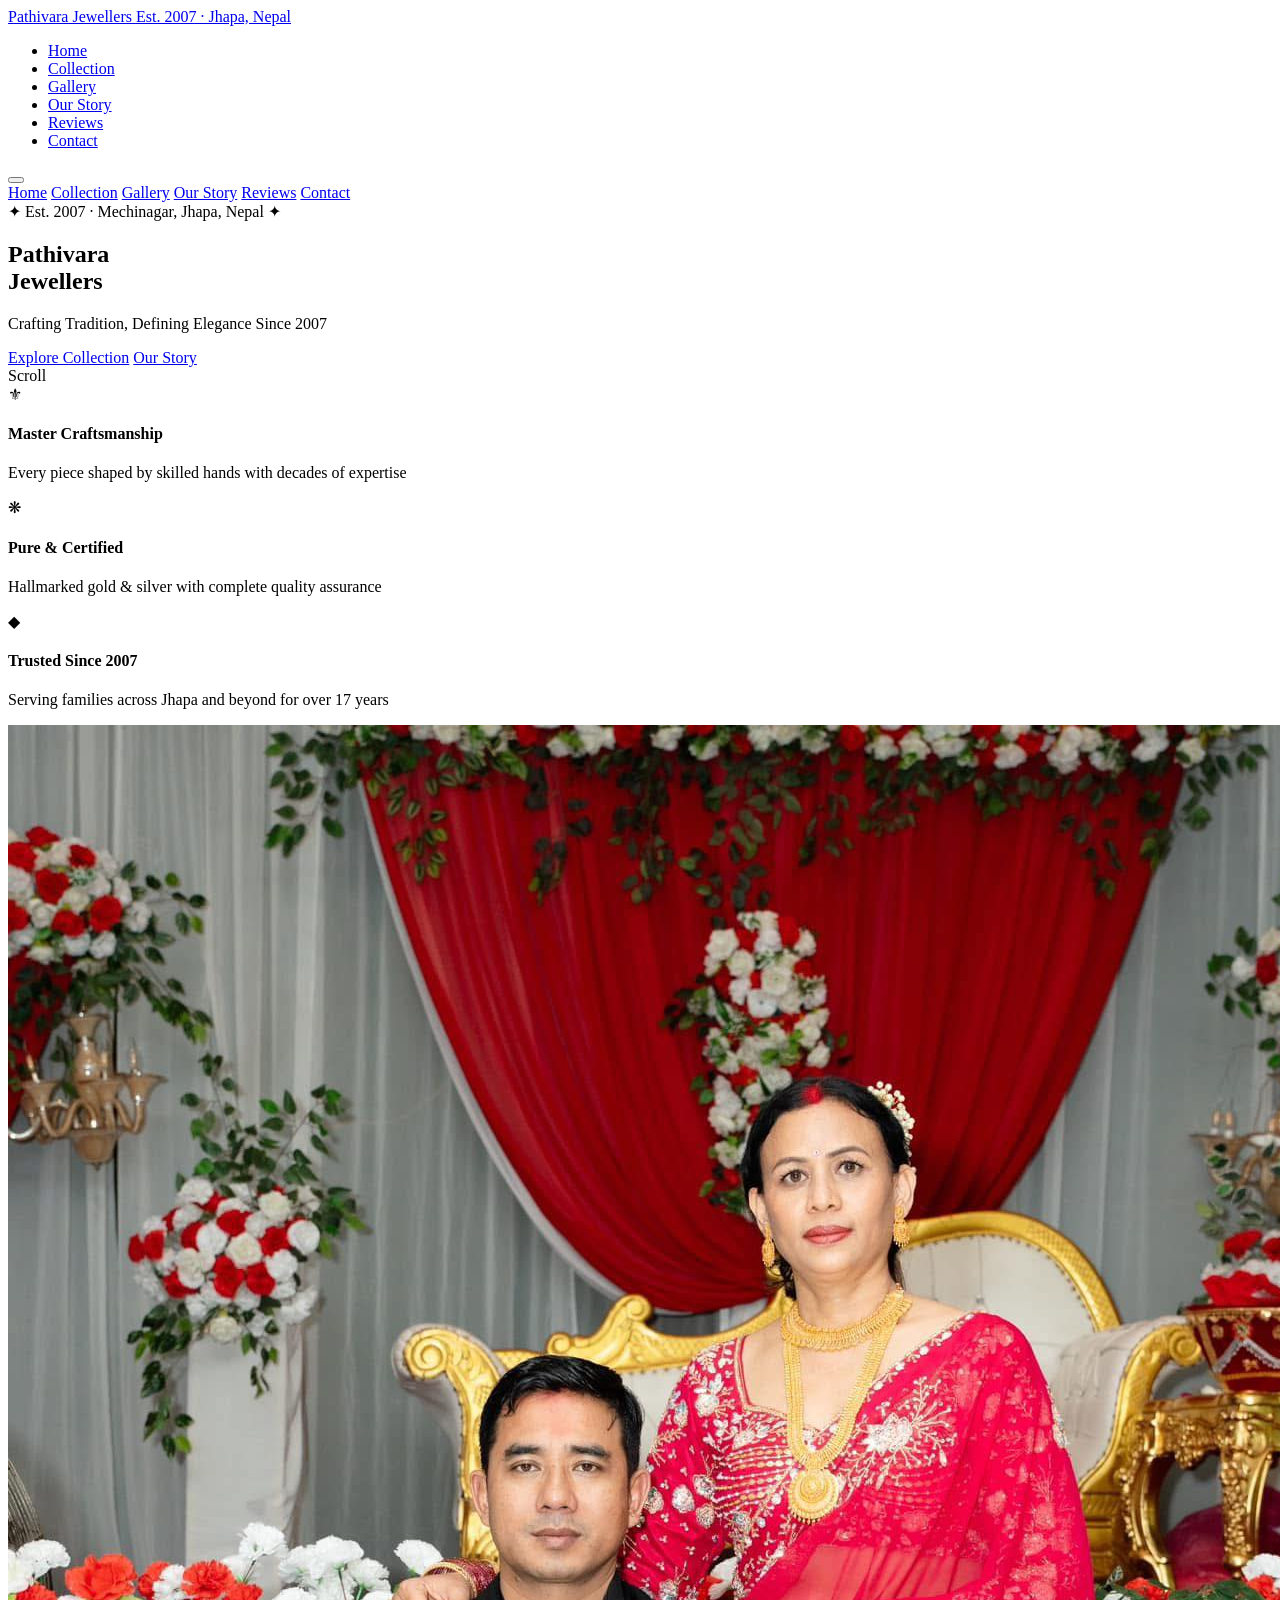
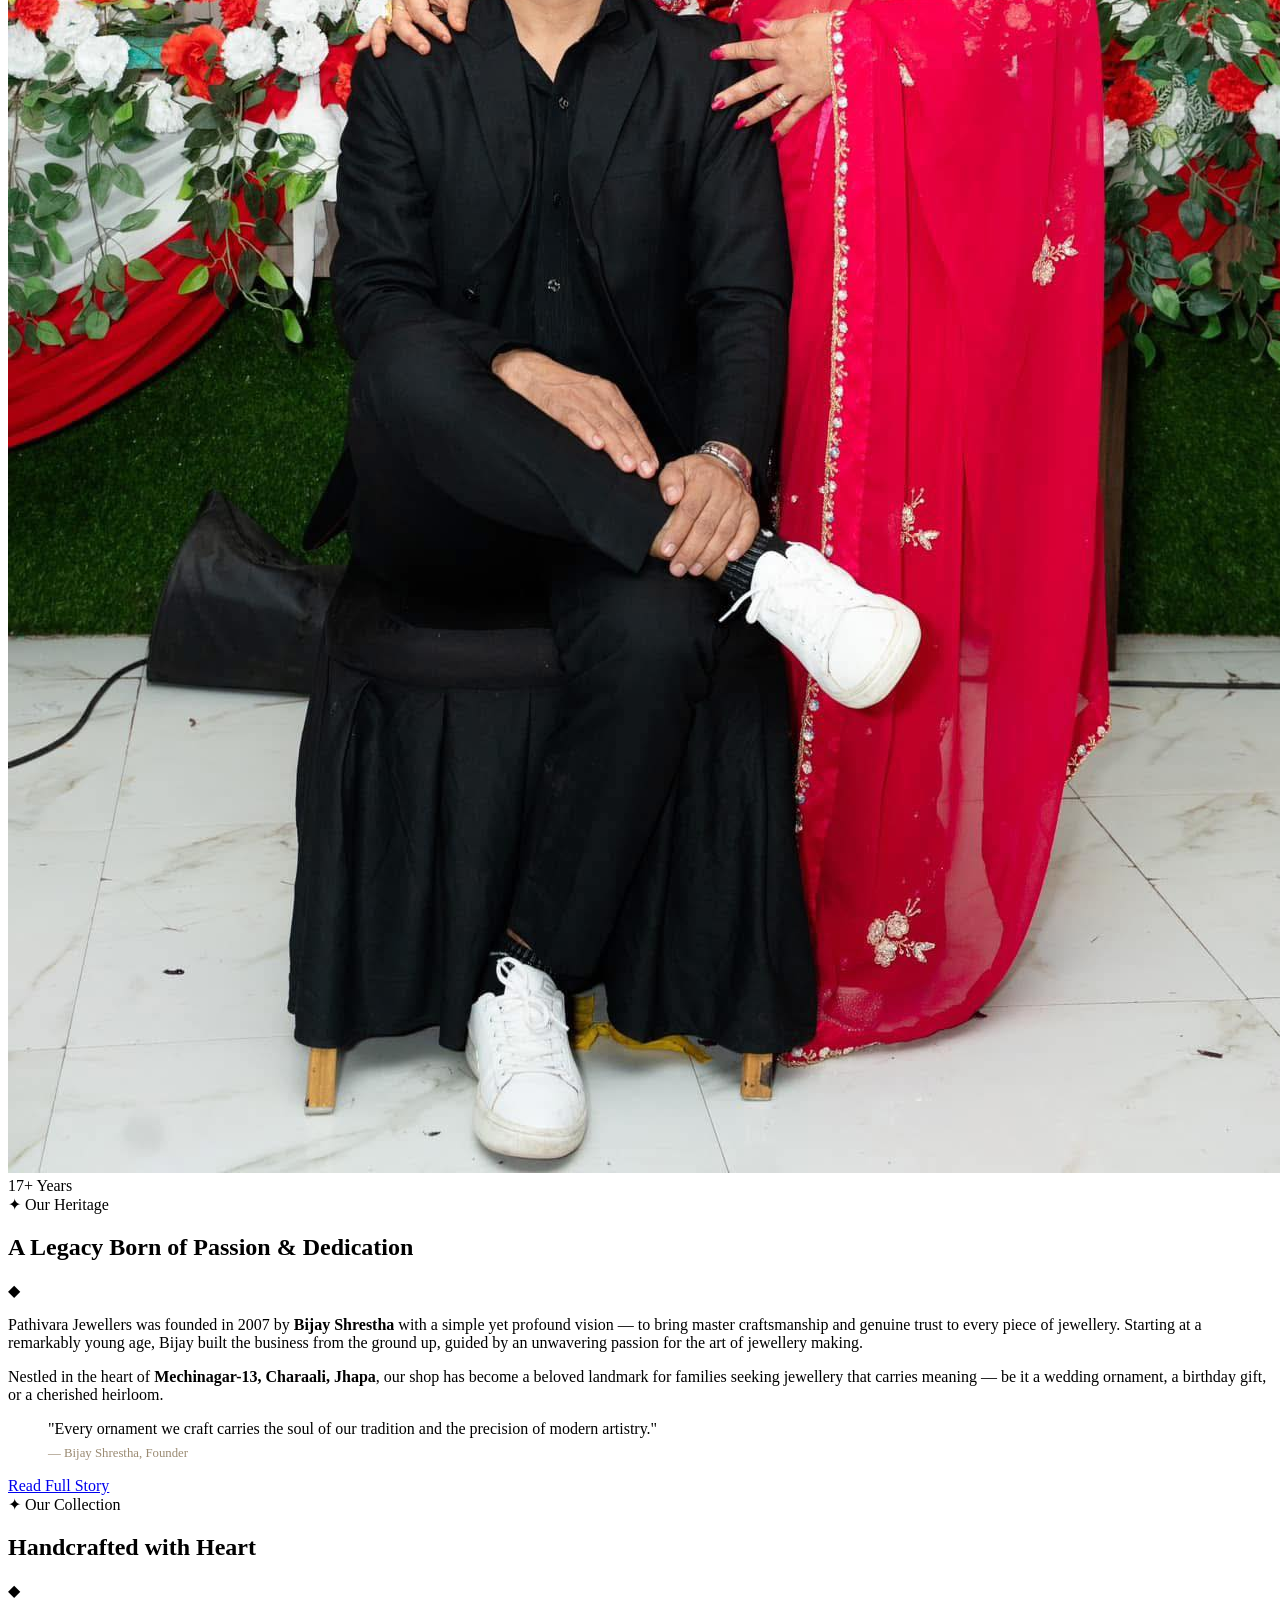
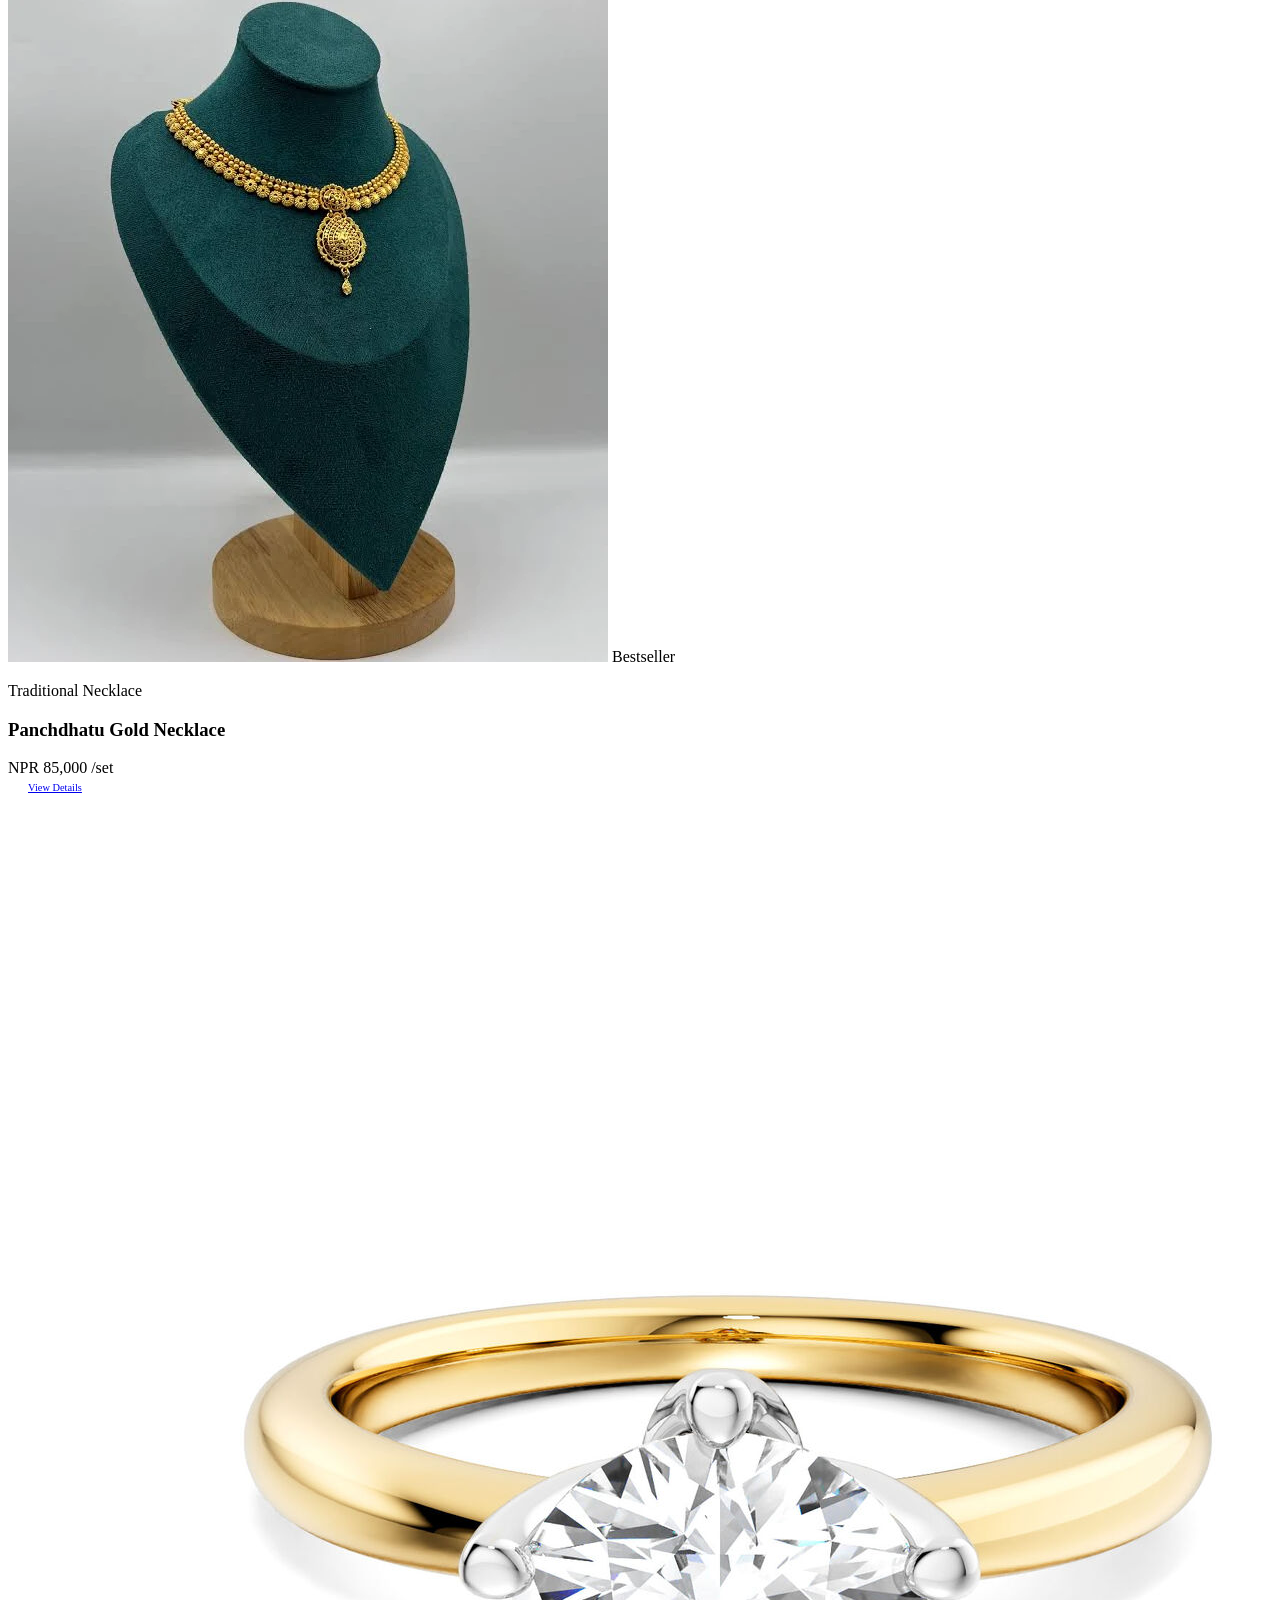
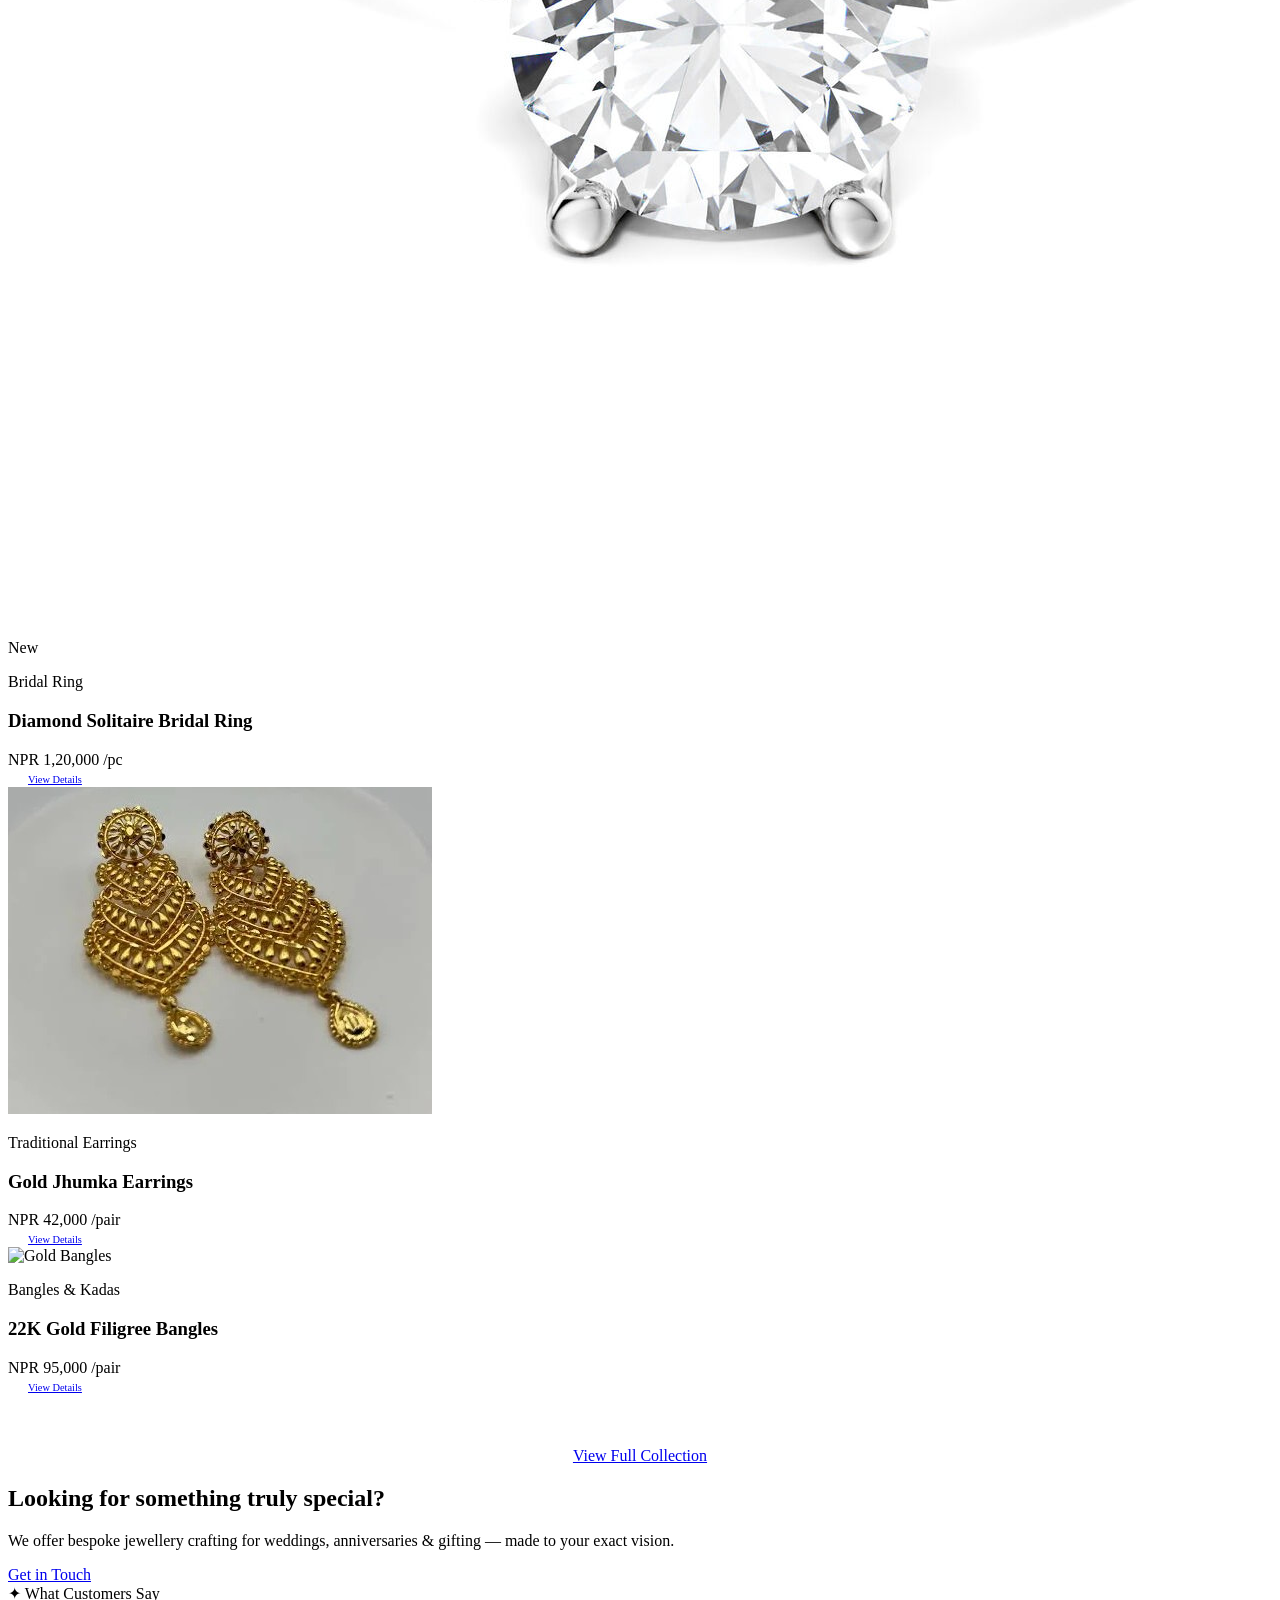
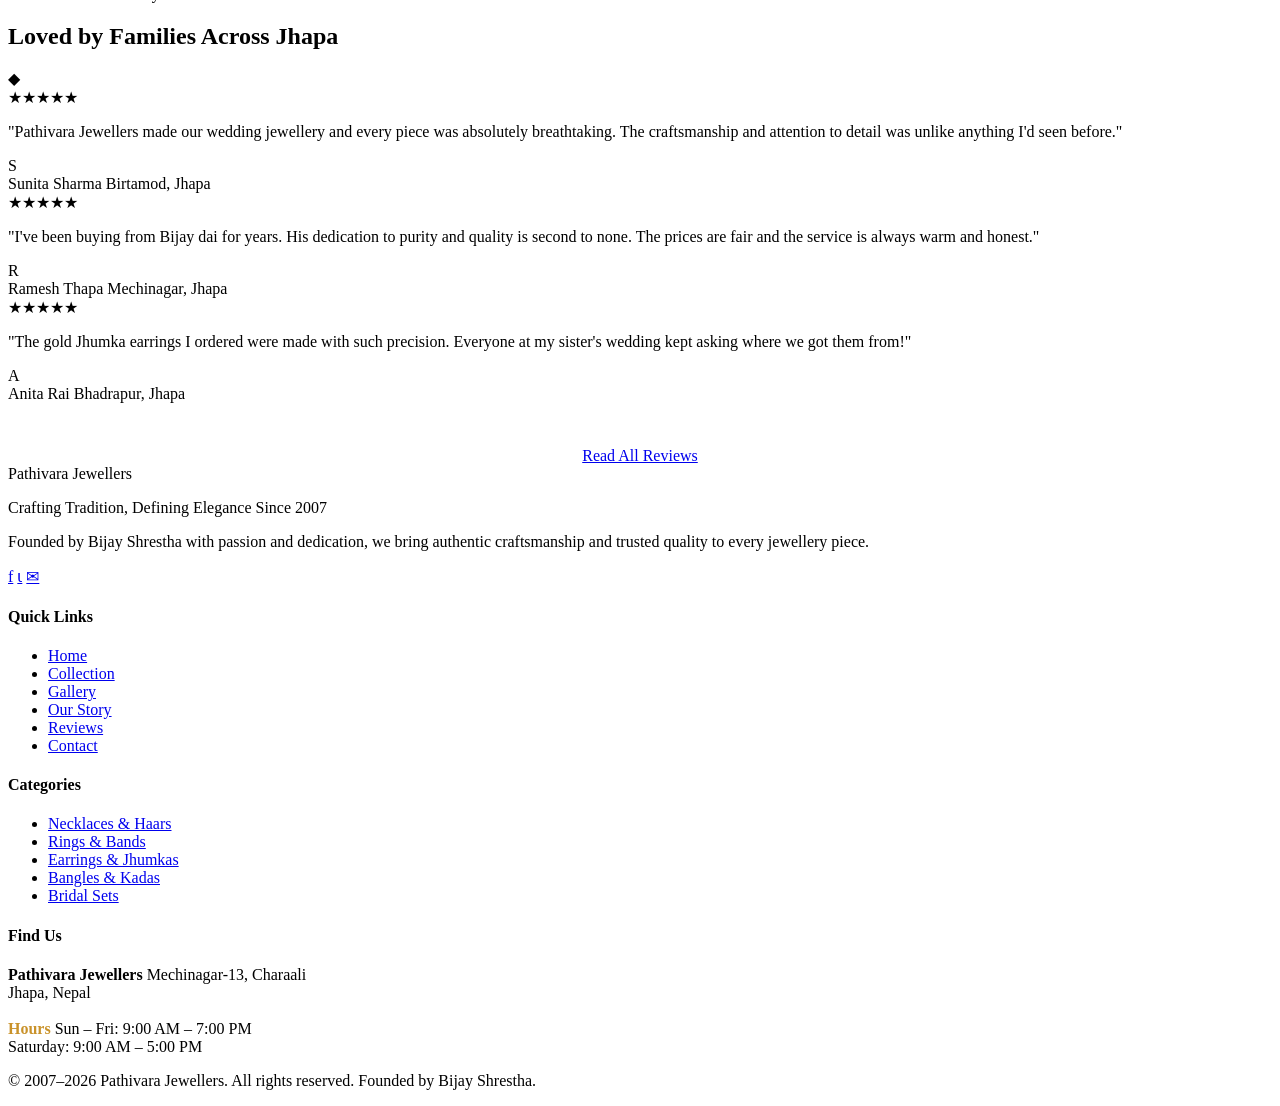
==== index.html @ 56f38c27 "Add files via upload" ====
<!DOCTYPE html>
<html lang="en">
<head>
  <!-- ============================================================
       Pathivara Jewellers — Home Page
       ============================================================ -->
  <meta charset="UTF-8" />
  <meta name="viewport" content="width=device-width, initial-scale=1.0" />
  <meta name="description" content="Pathivara Jewellers — Premium traditional and modern jewellery crafted with passion since 2007. Located in Mechinagar, Jhapa, Nepal." />
  <title>Pathivara Jewellers | Crafting Tradition, Defining Elegance Since 2007</title>

  <!-- Google Fonts -->
  <link rel="preconnect" href="https://fonts.googleapis.com" />
  <link rel="preconnect" href="https://fonts.gstatic.com" crossorigin />
  <link href="https://fonts.googleapis.com/css2?family=Cormorant+Garant:ital,wght@0,400;0,600;0,700;1,400;1,600&family=Jost:wght@300;400;500&family=Cinzel:wght@400;500;600&display=swap" rel="stylesheet" />

  <!-- Main Stylesheet -->
  <link rel="stylesheet" href="css/styles.css" />
</head>
<body>

  <!-- ============================================================
       NAVBAR
       ============================================================ -->
  <nav class="navbar" aria-label="Main navigation">
    <div class="nav-inner">
      <!-- Logo -->
      <a href="index.html" class="nav-logo">
        <span class="logo-main">Pathivara Jewellers</span>
        <span class="logo-sub">Est. 2007 · Jhapa, Nepal</span>
      </a>

      <!-- Desktop Links -->
      <ul class="nav-links">
        <li><a href="index.html"    class="active">Home</a></li>
        <li><a href="products.html">Collection</a></li>
        <li><a href="gallery.html">Gallery</a></li>
        <li><a href="about.html">Our Story</a></li>
        <li><a href="reviews.html">Reviews</a></li>
        <li><a href="contact.html">Contact</a></li>
      </ul>

      <!-- Mobile Hamburger -->
      <button class="nav-toggle" aria-label="Toggle navigation" aria-expanded="false">
        <span></span><span></span><span></span>
      </button>
    </div>
  </nav>

  <!-- Mobile Drawer -->
  <div class="nav-drawer" aria-label="Mobile navigation">
    <a href="index.html">Home</a>
    <a href="products.html">Collection</a>
    <a href="gallery.html">Gallery</a>
    <a href="about.html">Our Story</a>
    <a href="reviews.html">Reviews</a>
    <a href="contact.html">Contact</a>
  </div>

  <!-- ============================================================
       HERO SECTION
       ============================================================ -->
  <section class="hero" id="home">
    <!-- Background with overlay -->
    <div class="hero-bg"></div>
    <div class="hero-pattern"></div>

    <!-- Decorative ring -->
    <div class="hero-ornament"></div>

    <!-- Hero Content -->
    <div class="hero-content">
      <span class="hero-eyebrow">✦ Est. 2007 · Mechinagar, Jhapa, Nepal ✦</span>

      <h1>
        Pathivara<br />
        <span class="gold-word">Jewellers</span>
      </h1>

      <p class="hero-tagline">
        Crafting Tradition, Defining Elegance Since 2007
      </p>

      <div class="hero-actions">
        <a href="products.html" class="btn btn-gold">Explore Collection</a>
        <a href="about.html"   class="btn btn-outline">Our Story</a>
      </div>
    </div>

    <!-- Scroll indicator -->
    <div class="hero-scroll">
      <span>Scroll</span>
      <div class="scroll-line"></div>
    </div>
  </section>

  <!-- ============================================================
       INTRO STRIP — 3 brand pillars
       ============================================================ -->
  <div class="intro-strip">
    <div class="container">
      <div class="intro-grid">
        <!-- Pillar 1 -->
        <div class="intro-item reveal">
          <div class="icon">⚜</div>
          <h4>Master Craftsmanship</h4>
          <p>Every piece shaped by skilled hands with decades of expertise</p>
        </div>
        <!-- Pillar 2 -->
        <div class="intro-item reveal reveal-delay-1">
          <div class="icon">❋</div>
          <h4>Pure & Certified</h4>
          <p>Hallmarked gold & silver with complete quality assurance</p>
        </div>
        <!-- Pillar 3 -->
        <div class="intro-item reveal reveal-delay-2">
          <div class="icon">◆</div>
          <h4>Trusted Since 2007</h4>
          <p>Serving families across Jhapa and beyond for over 17 years</p>
        </div>
      </div>
    </div>
  </div>

  <!-- ============================================================
       BRAND STORY SECTION
       ============================================================ -->
  <section class="brand-story section">
    <div class="container">
      <div class="story-layout">

        <!-- Image -->
        <div class="story-image-wrap reveal">
          <img
            src="BIJAY.jpg"
            alt="Fine jewellery craftsmanship at Pathivara Jewellers"
            loading="lazy"
          />
          <div class="story-badge">
            <span class="badge-year">17+</span>
            <span class="badge-text">Years</span>
          </div>
        </div>

        <!-- Text -->
        <div class="story-text reveal reveal-delay-1">
          <span class="eyebrow">✦ Our Heritage</span>
          <h2>A Legacy Born of Passion & Dedication</h2>

          <div class="ornament-line"><span>◆</span></div>

          <p>
            Pathivara Jewellers was founded in 2007 by <strong>Bijay Shrestha</strong> with a simple yet profound vision — to bring master craftsmanship and genuine trust to every piece of jewellery. Starting at a remarkably young age, Bijay built the business from the ground up, guided by an unwavering passion for the art of jewellery making.
          </p>
          <p>
            Nestled in the heart of <strong>Mechinagar-13, Charaali, Jhapa</strong>, our shop has become a beloved landmark for families seeking jewellery that carries meaning — be it a wedding ornament, a birthday gift, or a cherished heirloom.
          </p>

          <blockquote class="quote-line">
            "Every ornament we craft carries the soul of our tradition and the precision of modern artistry."
            <cite style="display:block;margin-top:8px;font-size:0.8rem;font-style:normal;color:#9A8A72;">— Bijay Shrestha, Founder</cite>
          </blockquote>

          <a href="about.html" class="btn btn-gold" style="margin-top:8px;">Read Full Story</a>
        </div>
      </div>
    </div>
  </section>

  <!-- ============================================================
       FEATURED PRODUCTS
       ============================================================ -->
  <section class="featured-products section">
    <div class="container">
      <!-- Heading -->
      <div class="section-heading reveal">
        <span class="eyebrow">✦ Our Collection</span>
        <h2>Handcrafted with Heart</h2>
        <div class="divider"><span>◆</span></div>
      </div>

      <!-- Product Grid — 4 featured items -->
      <div class="products-grid">

        <!-- Product 1 -->
        <div class="product-card reveal" data-category="necklace">
          <div class="product-card-image">
            <img src="panchadhatu.webp" alt="Gold Panchdhatu Necklace" loading="lazy" />
            <span class="product-card-badge">Bestseller</span>
          </div>
          <div class="product-card-body">
            <p class="product-category">Traditional Necklace</p>
            <h3>Panchdhatu Gold Necklace</h3>
            <div class="product-card-footer">
              <div class="product-price">NPR 85,000 <span>/set</span></div>
              <a href="products/product1.html" class="btn btn-outline" style="padding:10px 20px;font-size:0.65rem;">View Details</a>
            </div>
          </div>
        </div>

        <!-- Product 2 -->
        <div class="product-card reveal reveal-delay-1" data-category="ring">
          <div class="product-card-image">
            <img src="diamond ring.jpg" alt="Diamond Bridal Ring" loading="lazy" />
            <span class="product-card-badge">New</span>
          </div>
          <div class="product-card-body">
            <p class="product-category">Bridal Ring</p>
            <h3>Diamond Solitaire Bridal Ring</h3>
            <div class="product-card-footer">
              <div class="product-price">NPR 1,20,000 <span>/pc</span></div>
              <a href="products/product2.html" class="btn btn-outline" style="padding:10px 20px;font-size:0.65rem;">View Details</a>
            </div>
          </div>
        </div>

        <!-- Product 3 -->
        <div class="product-card reveal reveal-delay-2" data-category="earring">
          <div class="product-card-image">
            <img src="ear-.jpg"Jhumka Earrings" loading="lazy" />
          </div>
          <div class="product-card-body">
            <p class="product-category">Traditional Earrings</p>
            <h3>Gold Jhumka Earrings</h3>
            <div class="product-card-footer">
              <div class="product-price">NPR 42,000 <span>/pair</span></div>
              <a href="products/product3.html" class="btn btn-outline" style="padding:10px 20px;font-size:0.65rem;">View Details</a>
            </div>
          </div>
        </div>

        <!-- Product 4 -->
        <div class="product-card reveal reveal-delay-3" data-category="bangles">
          <div class="product-card-image">
            <img src="https://images.unsplash.com/photo-1611085583191-a3b181a88401?w=600&auto=format&fit=crop" alt="Gold Bangles" loading="lazy" />
          </div>
          <div class="product-card-body">
            <p class="product-category">Bangles & Kadas</p>
            <h3>22K Gold Filigree Bangles</h3>
            <div class="product-card-footer">
              <div class="product-price">NPR 95,000 <span>/pair</span></div>
              <a href="products/product4.html" class="btn btn-outline" style="padding:10px 20px;font-size:0.65rem;">View Details</a>
            </div>
          </div>
        </div>
      </div>

      <!-- View All Button -->
      <div style="text-align:center;margin-top:52px;" class="reveal">
        <a href="products.html" class="btn btn-dark">View Full Collection</a>
      </div>
    </div>
  </section>

  <!-- ============================================================
       CTA BANNER
       ============================================================ -->
  <div class="cta-banner">
    <div class="container">
      <h2 class="reveal">Looking for something truly special?</h2>
      <p class="reveal reveal-delay-1">
        We offer bespoke jewellery crafting for weddings, anniversaries & gifting — made to your exact vision.
      </p>
      <a href="contact.html" class="btn btn-gold reveal reveal-delay-2">Get in Touch</a>
    </div>
  </div>

  <!-- ============================================================
       TESTIMONIALS STRIP
       ============================================================ -->
  <section class="testimonial-strip section">
    <div class="container">
      <div class="section-heading reveal">
        <span class="eyebrow">✦ What Customers Say</span>
        <h2>Loved by Families Across Jhapa</h2>
        <div class="divider"><span>◆</span></div>
      </div>

      <div class="testimonials-grid">
        <!-- Testimonial 1 -->
        <div class="testimonial-card reveal">
          <div class="testimonial-stars">★★★★★</div>
          <p class="testimonial-text">
            "Pathivara Jewellers made our wedding jewellery and every piece was absolutely breathtaking. The craftsmanship and attention to detail was unlike anything I'd seen before."
          </p>
          <div class="testimonial-author">
            <div class="author-avatar">S</div>
            <div class="author-info">
              <span class="name">Sunita Sharma</span>
              <span class="location">Birtamod, Jhapa</span>
            </div>
          </div>
        </div>

        <!-- Testimonial 2 -->
        <div class="testimonial-card reveal reveal-delay-1">
          <div class="testimonial-stars">★★★★★</div>
          <p class="testimonial-text">
            "I've been buying from Bijay dai for years. His dedication to purity and quality is second to none. The prices are fair and the service is always warm and honest."
          </p>
          <div class="testimonial-author">
            <div class="author-avatar">R</div>
            <div class="author-info">
              <span class="name">Ramesh Thapa</span>
              <span class="location">Mechinagar, Jhapa</span>
            </div>
          </div>
        </div>

        <!-- Testimonial 3 -->
        <div class="testimonial-card reveal reveal-delay-2">
          <div class="testimonial-stars">★★★★★</div>
          <p class="testimonial-text">
            "The gold Jhumka earrings I ordered were made with such precision. Everyone at my sister's wedding kept asking where we got them from!"
          </p>
          <div class="testimonial-author">
            <div class="author-avatar">A</div>
            <div class="author-info">
              <span class="name">Anita Rai</span>
              <span class="location">Bhadrapur, Jhapa</span>
            </div>
          </div>
        </div>
      </div>

      <div style="text-align:center;margin-top:44px;" class="reveal">
        <a href="reviews.html" class="btn btn-outline">Read All Reviews</a>
      </div>
    </div>
  </section>

  <!-- ============================================================
       FOOTER
       ============================================================ -->
  <footer class="footer">
    <div class="container">
      <div class="footer-grid">
        <!-- Brand column -->
        <div class="footer-brand">
          <div class="logo-main">Pathivara Jewellers</div>
          <p class="logo-tagline">Crafting Tradition, Defining Elegance Since 2007</p>
          <p>
            Founded by Bijay Shrestha with passion and dedication, we bring authentic craftsmanship and trusted quality to every jewellery piece.
          </p>
          <!-- Social Links -->
          <div class="footer-social">
            <a href="#" class="social-link" aria-label="Facebook" title="Facebook">&#x66;</a>
            <a href="#" class="social-link" aria-label="Instagram" title="Instagram">&#x269;</a>
            <a href="#" class="social-link" aria-label="WhatsApp" title="WhatsApp">&#x2709;</a>
          </div>
        </div>

        <!-- Quick Links -->
        <div class="footer-col">
          <h4>Quick Links</h4>
          <ul>
            <li><a href="index.html">Home</a></li>
            <li><a href="products.html">Collection</a></li>
            <li><a href="gallery.html">Gallery</a></li>
            <li><a href="about.html">Our Story</a></li>
            <li><a href="reviews.html">Reviews</a></li>
            <li><a href="contact.html">Contact</a></li>
          </ul>
        </div>

        <!-- Categories -->
        <div class="footer-col">
          <h4>Categories</h4>
          <ul>
            <li><a href="products.html">Necklaces & Haars</a></li>
            <li><a href="products.html">Rings & Bands</a></li>
            <li><a href="products.html">Earrings & Jhumkas</a></li>
            <li><a href="products.html">Bangles & Kadas</a></li>
            <li><a href="products.html">Bridal Sets</a></li>
          </ul>
        </div>

        <!-- Contact Info -->
        <div class="footer-col">
          <h4>Find Us</h4>
          <address class="footer-address" style="font-style:normal;">
            <strong>Pathivara Jewellers</strong>
            Mechinagar-13, Charaali<br />
            Jhapa, Nepal<br /><br />
            <strong style="color:#C9922A;">Hours</strong>
            Sun – Fri: 9:00 AM – 7:00 PM<br />
            Saturday: 9:00 AM – 5:00 PM
          </address>
        </div>
      </div>

      <!-- Footer Bottom -->
      <div class="footer-bottom">
        <p>
          &copy; 2007–<span id="year"></span> <span>Pathivara Jewellers</span>.
          All rights reserved. Founded by Bijay Shrestha.
        </p>
      </div>
    </div>
  </footer>

  <!-- Main JS -->
  <script src="js/script.js"></script>
  <script>
    // Update copyright year dynamically
    document.getElementById('year').textContent = new Date().getFullYear();
  </script>
</body>
</html>
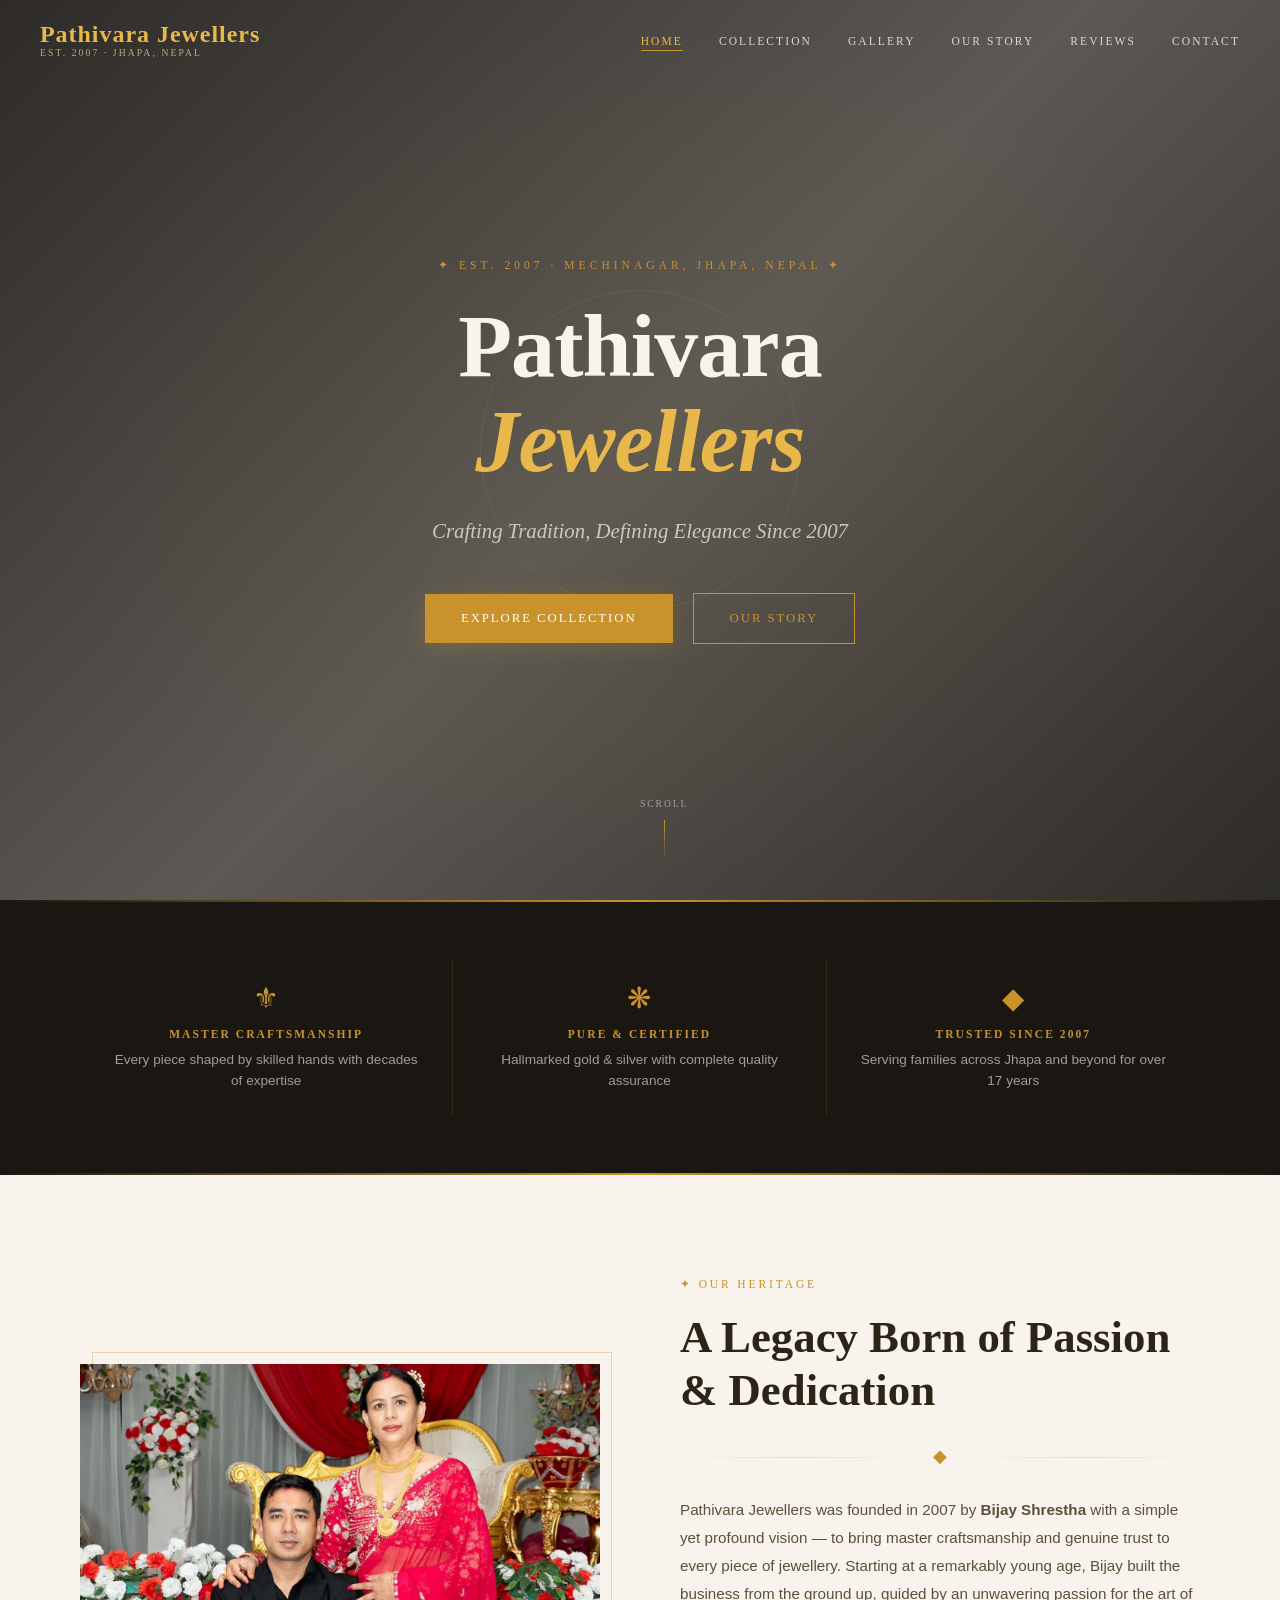
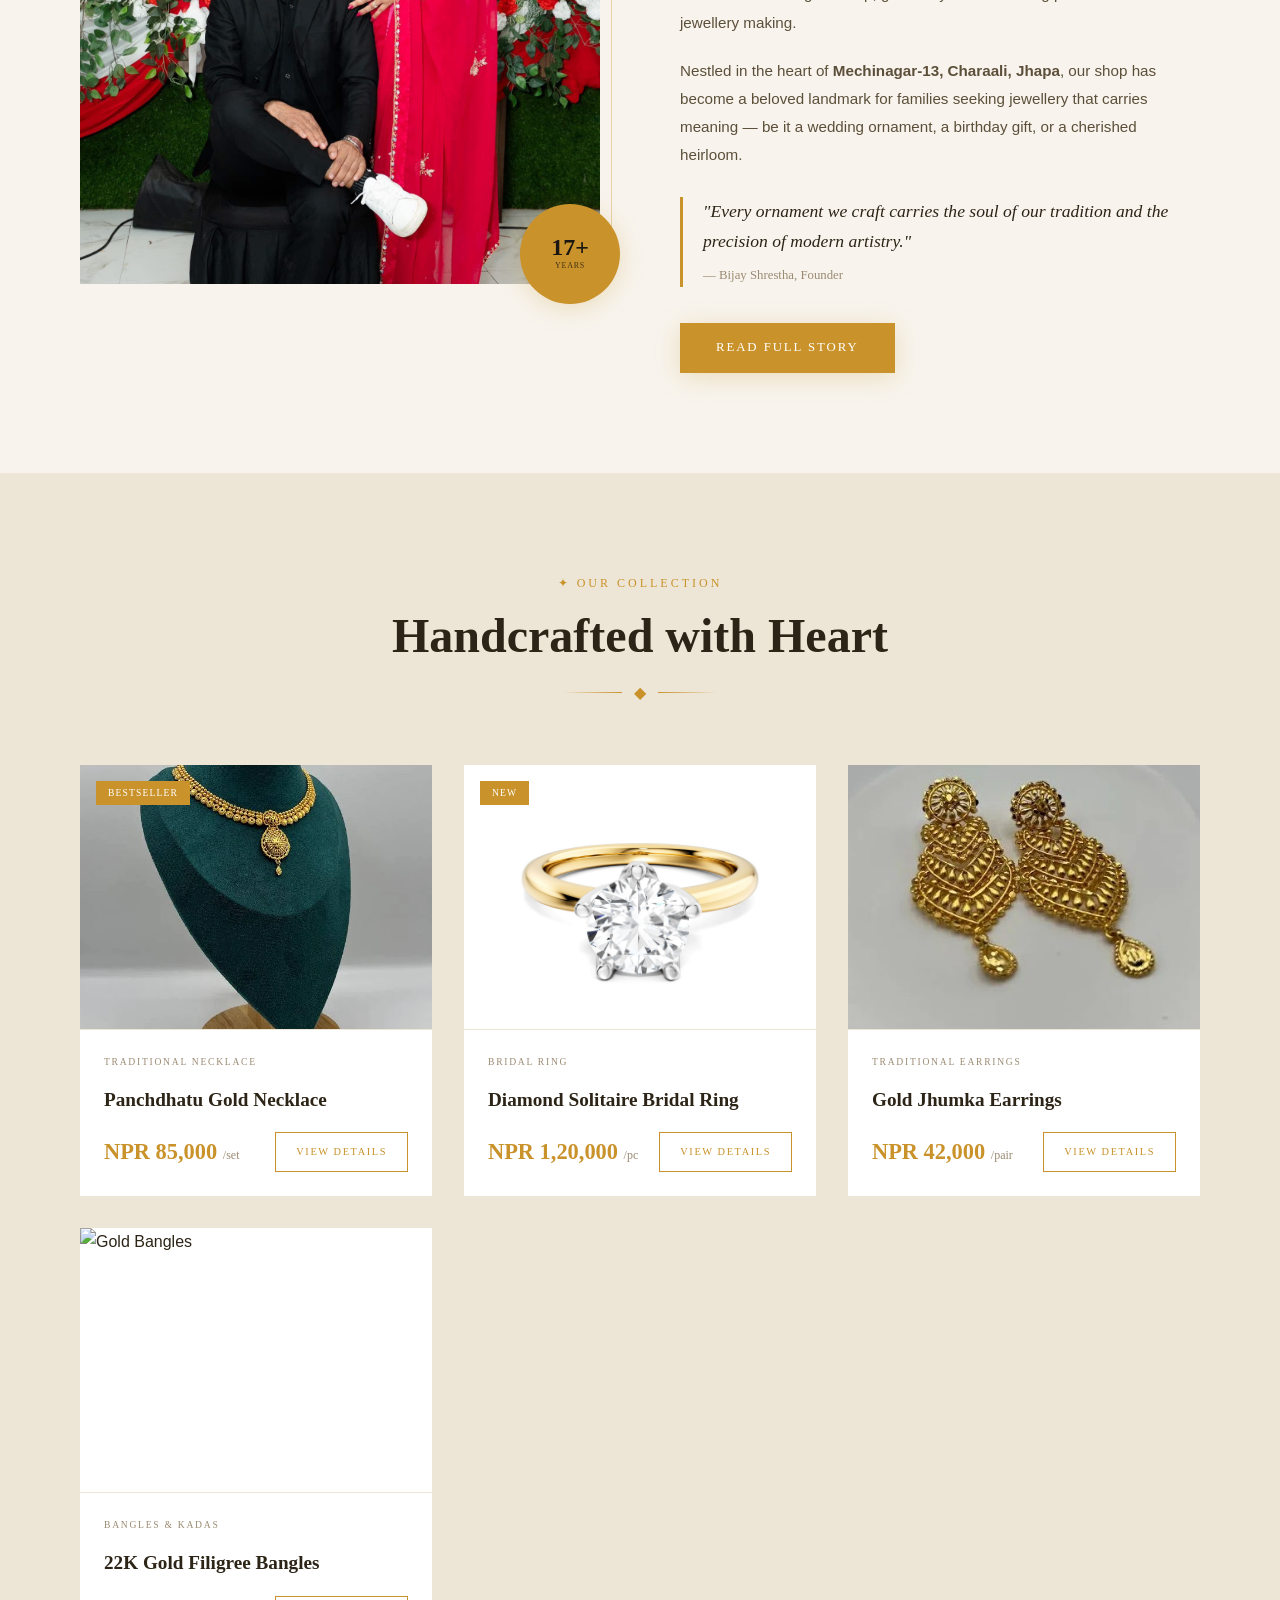
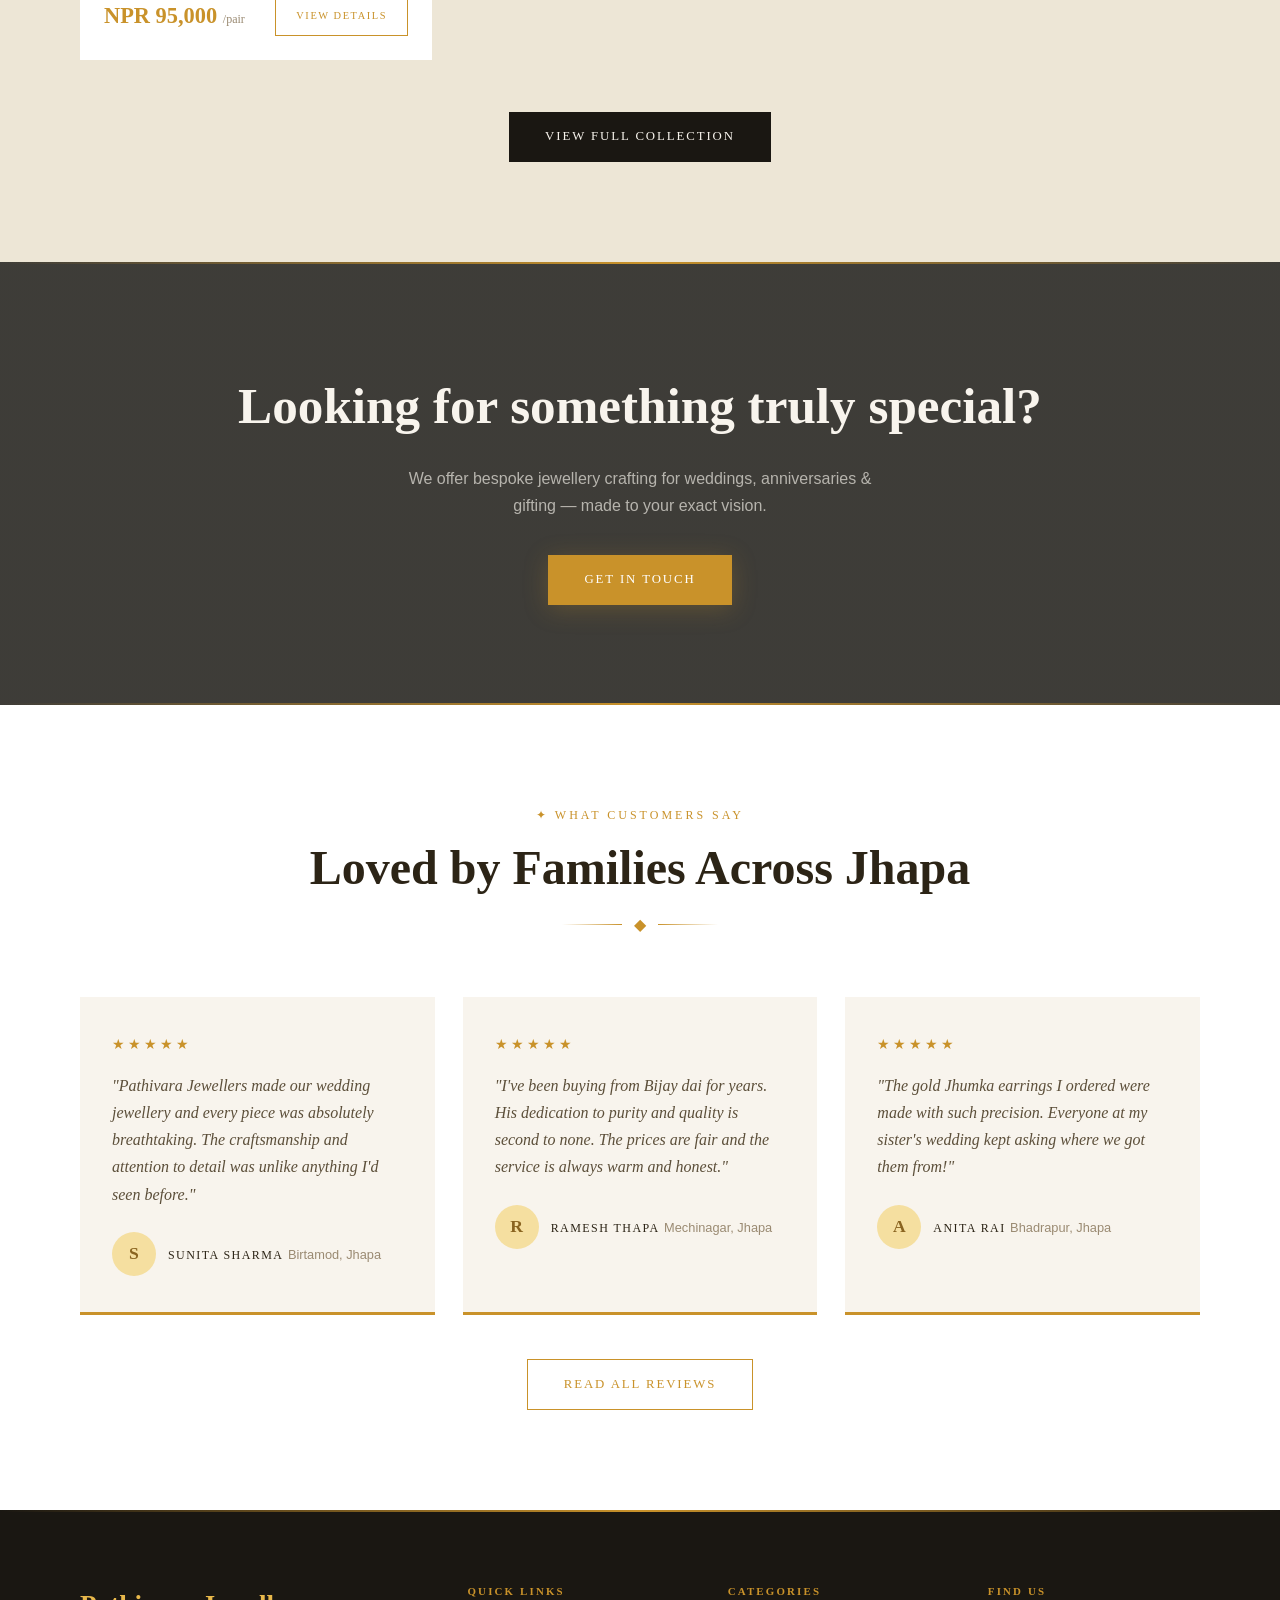
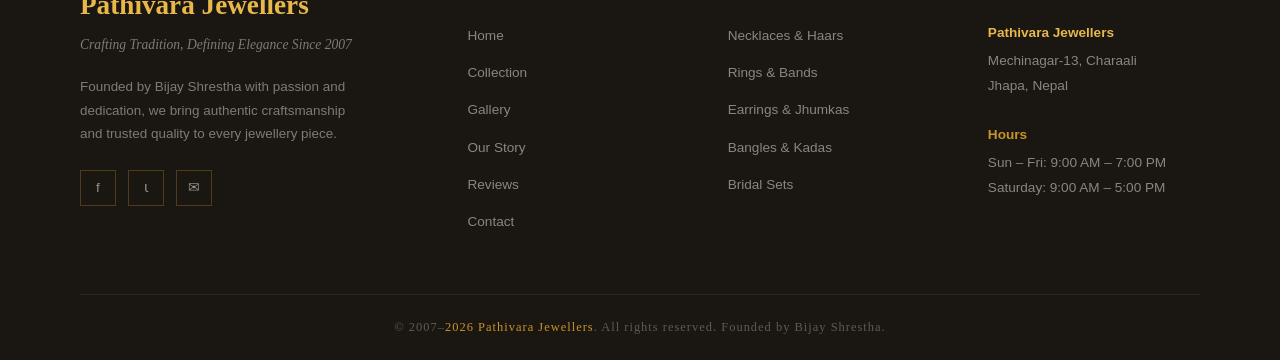
==== commit 8dc70f4f: "Update stylesheet and script paths in index.html" ====
--- a/index.html
+++ b/index.html
@@ -15,7 +15,7 @@
   <link href="https://fonts.googleapis.com/css2?family=Cormorant+Garant:ital,wght@0,400;0,600;0,700;1,400;1,600&family=Jost:wght@300;400;500&family=Cinzel:wght@400;500;600&display=swap" rel="stylesheet" />
 
   <!-- Main Stylesheet -->
-  <link rel="stylesheet" href="css/styles.css" />
+  <link rel="stylesheet" href="styles.css" />
 </head>
 <body>
 
@@ -400,7 +400,7 @@
   </footer>
 
   <!-- Main JS -->
-  <script src="js/script.js"></script>
+  <script src="script.js"></script>
   <script>
     // Update copyright year dynamically
     document.getElementById('year').textContent = new Date().getFullYear();
--- a/styles.css
+++ b/styles.css
@@ -0,0 +1,1865 @@
+/* ============================================================
+   Pathivara Jewellers — Main Stylesheet
+   Author: Pathivara Jewellers Web Team
+   Description: Premium jewellery shop design with traditional
+                Nepali aesthetics and modern luxury feel.
+   ============================================================ */
+
+/* ── Google Fonts are imported in HTML <head> ── */
+
+/* ============================================================
+   1. CSS CUSTOM PROPERTIES (Design Tokens)
+   ============================================================ */
+:root {
+  /* Color Palette */
+  --gold:        #C9922A;
+  --gold-light:  #E8B84B;
+  --gold-pale:   #F5DFA0;
+  --gold-muted:  #8A6420;
+  --ivory:       #F8F4ED;
+  --ivory-dark:  #EDE6D6;
+  --charcoal:    #1A1712;
+  --charcoal-mid:#2E2A24;
+  --text-dark:   #2C2416;
+  --text-mid:    #5C4F3A;
+  --text-light:  #9A8A72;
+  --white:       #FFFFFF;
+  --red-accent:  #8B2635;
+
+  /* Typography */
+  --font-display: 'Cormorant Garant', Georgia, serif;
+  --font-body:    'Jost', sans-serif;
+  --font-accent:  'Cinzel', serif;
+
+  /* Spacing */
+  --section-pad: 100px;
+  --container:   1200px;
+
+  /* Transitions */
+  --ease: cubic-bezier(0.25, 0.46, 0.45, 0.94);
+  --slow: 0.6s;
+  --fast: 0.25s;
+
+  /* Shadows */
+  --shadow-sm:  0 2px 12px rgba(0,0,0,0.08);
+  --shadow-md:  0 8px 32px rgba(0,0,0,0.12);
+  --shadow-lg:  0 20px 60px rgba(0,0,0,0.18);
+  --shadow-gold: 0 4px 24px rgba(201,146,42,0.25);
+}
+
+/* ============================================================
+   2. RESET & BASE
+   ============================================================ */
+*, *::before, *::after {
+  box-sizing: border-box;
+  margin: 0;
+  padding: 0;
+}
+
+html {
+  scroll-behavior: smooth;
+  font-size: 16px;
+}
+
+body {
+  font-family: var(--font-body);
+  color: var(--text-dark);
+  background: var(--ivory);
+  line-height: 1.7;
+  overflow-x: hidden;
+}
+
+img {
+  max-width: 100%;
+  display: block;
+}
+
+a {
+  text-decoration: none;
+  color: inherit;
+}
+
+ul {
+  list-style: none;
+}
+
+/* ============================================================
+   3. UTILITY CLASSES
+   ============================================================ */
+.container {
+  max-width: var(--container);
+  margin: 0 auto;
+  padding: 0 40px;
+}
+
+.section {
+  padding: var(--section-pad) 0;
+}
+
+.section--dark {
+  background: var(--charcoal);
+  color: var(--ivory);
+}
+
+.section--ivory {
+  background: var(--ivory-dark);
+}
+
+/* Section Heading Block */
+.section-heading {
+  text-align: center;
+  margin-bottom: 64px;
+}
+
+.section-heading .eyebrow {
+  font-family: var(--font-accent);
+  font-size: 0.75rem;
+  letter-spacing: 0.25em;
+  text-transform: uppercase;
+  color: var(--gold);
+  display: block;
+  margin-bottom: 14px;
+}
+
+.section-heading h2 {
+  font-family: var(--font-display);
+  font-size: clamp(2rem, 4vw, 3rem);
+  font-weight: 600;
+  line-height: 1.2;
+  color: var(--text-dark);
+}
+
+.section--dark .section-heading h2 {
+  color: var(--ivory);
+}
+
+.section-heading .divider {
+  display: flex;
+  align-items: center;
+  justify-content: center;
+  gap: 12px;
+  margin-top: 20px;
+}
+
+.section-heading .divider::before,
+.section-heading .divider::after {
+  content: '';
+  height: 1px;
+  width: 60px;
+  background: linear-gradient(to right, transparent, var(--gold));
+}
+
+.section-heading .divider::after {
+  background: linear-gradient(to left, transparent, var(--gold));
+}
+
+.section-heading .divider span {
+  font-size: 1rem;
+  color: var(--gold);
+  line-height: 1;
+}
+
+/* Buttons */
+.btn {
+  display: inline-flex;
+  align-items: center;
+  gap: 8px;
+  padding: 14px 36px;
+  font-family: var(--font-accent);
+  font-size: 0.8rem;
+  letter-spacing: 0.15em;
+  text-transform: uppercase;
+  font-weight: 500;
+  border: none;
+  transition: all var(--fast) var(--ease);
+  position: relative;
+  overflow: hidden;
+}
+
+.btn::after {
+  content: '';
+  position: absolute;
+  inset: 0;
+  background: rgba(255,255,255,0.1);
+  opacity: 0;
+  transition: opacity var(--fast) var(--ease);
+}
+
+.btn:hover::after {
+  opacity: 1;
+}
+
+.btn-gold {
+  background: var(--gold);
+  color: var(--white);
+  box-shadow: var(--shadow-gold);
+}
+
+.btn-gold:hover {
+  background: var(--gold-muted);
+  transform: translateY(-2px);
+  box-shadow: 0 8px 30px rgba(201,146,42,0.4);
+}
+
+.btn-outline {
+  background: transparent;
+  color: var(--gold);
+  border: 1.5px solid var(--gold);
+}
+
+.btn-outline:hover {
+  background: var(--gold);
+  color: var(--white);
+  transform: translateY(-2px);
+}
+
+.btn-dark {
+  background: var(--charcoal);
+  color: var(--ivory);
+}
+
+.btn-dark:hover {
+  background: var(--charcoal-mid);
+  transform: translateY(-2px);
+}
+
+/* Gold ornament line */
+.ornament-line {
+  display: flex;
+  align-items: center;
+  gap: 16px;
+  margin: 24px 0;
+}
+
+.ornament-line::before,
+.ornament-line::after {
+  content: '';
+  flex: 1;
+  height: 1px;
+  background: linear-gradient(to right, transparent, var(--gold-pale), transparent);
+}
+
+.ornament-line span {
+  color: var(--gold);
+  font-size: 1.1rem;
+}
+
+/* Fade-in on scroll */
+.reveal {
+  opacity: 0;
+  transform: translateY(30px);
+  transition: opacity 0.7s var(--ease), transform 0.7s var(--ease);
+}
+
+.reveal.visible {
+  opacity: 1;
+  transform: translateY(0);
+}
+
+.reveal-delay-1 { transition-delay: 0.1s; }
+.reveal-delay-2 { transition-delay: 0.2s; }
+.reveal-delay-3 { transition-delay: 0.3s; }
+.reveal-delay-4 { transition-delay: 0.4s; }
+
+/* ============================================================
+   4. NAVBAR
+   ============================================================ */
+.navbar {
+  position: fixed;
+  top: 0;
+  left: 0;
+  right: 0;
+  z-index: 1000;
+  padding: 0 40px;
+  transition: background var(--fast) var(--ease),
+              box-shadow var(--fast) var(--ease),
+              padding var(--fast) var(--ease);
+  background: transparent;
+}
+
+.navbar.scrolled {
+  background: rgba(26, 23, 18, 0.97);
+  backdrop-filter: blur(12px);
+  box-shadow: 0 2px 30px rgba(0,0,0,0.3);
+  padding: 0 40px;
+}
+
+/* On non-hero pages, always show dark navbar */
+.navbar.solid {
+  background: rgba(26, 23, 18, 0.98);
+  box-shadow: 0 2px 20px rgba(0,0,0,0.25);
+}
+
+.nav-inner {
+  display: flex;
+  align-items: center;
+  justify-content: space-between;
+  height: 80px;
+  max-width: var(--container);
+  margin: 0 auto;
+}
+
+/* Logo */
+.nav-logo {
+  display: flex;
+  flex-direction: column;
+  line-height: 1;
+}
+
+.nav-logo .logo-main {
+  font-family: var(--font-display);
+  font-size: 1.5rem;
+  font-weight: 700;
+  color: var(--gold-light);
+  letter-spacing: 0.04em;
+}
+
+.nav-logo .logo-sub {
+  font-family: var(--font-accent);
+  font-size: 0.6rem;
+  letter-spacing: 0.22em;
+  text-transform: uppercase;
+  color: var(--gold-pale);
+  opacity: 0.7;
+  margin-top: 2px;
+}
+
+/* Nav Links */
+.nav-links {
+  display: flex;
+  align-items: center;
+  gap: 36px;
+}
+
+.nav-links a {
+  font-family: var(--font-accent);
+  font-size: 0.72rem;
+  letter-spacing: 0.18em;
+  text-transform: uppercase;
+  color: rgba(248,244,237,0.82);
+  transition: color var(--fast) var(--ease);
+  position: relative;
+  padding-bottom: 4px;
+}
+
+.nav-links a::after {
+  content: '';
+  position: absolute;
+  bottom: 0;
+  left: 0;
+  width: 0;
+  height: 1px;
+  background: var(--gold);
+  transition: width var(--fast) var(--ease);
+}
+
+.nav-links a:hover,
+.nav-links a.active {
+  color: var(--gold-light);
+}
+
+.nav-links a:hover::after,
+.nav-links a.active::after {
+  width: 100%;
+}
+
+/* Hamburger */
+.nav-toggle {
+  display: none;
+  flex-direction: column;
+  gap: 5px;
+  background: none;
+  border: none;
+  padding: 4px;
+  cursor: pointer;
+}
+
+.nav-toggle span {
+  display: block;
+  width: 24px;
+  height: 1.5px;
+  background: var(--ivory);
+  transition: all var(--fast) var(--ease);
+  transform-origin: center;
+}
+
+.nav-toggle.open span:nth-child(1) {
+  transform: rotate(45deg) translate(4.5px, 4.5px);
+}
+.nav-toggle.open span:nth-child(2) {
+  opacity: 0;
+}
+.nav-toggle.open span:nth-child(3) {
+  transform: rotate(-45deg) translate(4.5px, -4.5px);
+}
+
+/* Mobile nav drawer */
+.nav-drawer {
+  display: none;
+  position: fixed;
+  top: 80px;
+  left: 0;
+  right: 0;
+  background: rgba(26,23,18,0.98);
+  backdrop-filter: blur(20px);
+  padding: 24px 40px 32px;
+  border-top: 1px solid rgba(201,146,42,0.2);
+  z-index: 999;
+  flex-direction: column;
+  gap: 0;
+}
+
+.nav-drawer.open {
+  display: flex;
+}
+
+.nav-drawer a {
+  font-family: var(--font-accent);
+  font-size: 0.78rem;
+  letter-spacing: 0.18em;
+  text-transform: uppercase;
+  color: rgba(248,244,237,0.82);
+  padding: 14px 0;
+  border-bottom: 1px solid rgba(201,146,42,0.1);
+  transition: color var(--fast) var(--ease);
+}
+
+.nav-drawer a:hover {
+  color: var(--gold-light);
+}
+
+/* ============================================================
+   5. HERO SECTION (index.html)
+   ============================================================ */
+.hero {
+  position: relative;
+  min-height: 100vh;
+  display: flex;
+  align-items: center;
+  justify-content: center;
+  overflow: hidden;
+}
+
+.hero-bg {
+  position: absolute;
+  inset: 0;
+  background:
+    linear-gradient(
+      135deg,
+      rgba(10,8,5,0.85) 0%,
+      rgba(26,23,18,0.7) 50%,
+      rgba(10,8,5,0.85) 100%
+    ),
+    url('https://images.unsplash.com/photo-1617038260897-41a1f14a8ca0?w=1800&auto=format&fit=crop')
+    center / cover no-repeat;
+}
+
+/* Subtle mandala pattern overlay */
+.hero-pattern {
+  position: absolute;
+  inset: 0;
+  background-image: radial-gradient(
+    ellipse at center,
+    rgba(201,146,42,0.04) 0%,
+    transparent 70%
+  );
+  pointer-events: none;
+}
+
+/* Decorative corner ornament */
+.hero-ornament {
+  position: absolute;
+  width: 320px;
+  height: 320px;
+  border: 1px solid rgba(201,146,42,0.15);
+  border-radius: 50%;
+  top: 50%;
+  left: 50%;
+  transform: translate(-50%, -50%);
+  pointer-events: none;
+}
+
+.hero-ornament::before {
+  content: '';
+  position: absolute;
+  inset: 20px;
+  border: 1px solid rgba(201,146,42,0.08);
+  border-radius: 50%;
+}
+
+.hero-content {
+  position: relative;
+  z-index: 2;
+  text-align: center;
+  max-width: 820px;
+  padding: 0 24px;
+}
+
+.hero-eyebrow {
+  font-family: var(--font-accent);
+  font-size: 0.72rem;
+  letter-spacing: 0.35em;
+  text-transform: uppercase;
+  color: var(--gold);
+  display: block;
+  margin-bottom: 24px;
+  opacity: 0;
+  animation: fadeDown 0.8s var(--ease) 0.3s forwards;
+}
+
+.hero h1 {
+  font-family: var(--font-display);
+  font-size: clamp(3rem, 7vw, 5.5rem);
+  font-weight: 600;
+  line-height: 1.08;
+  color: var(--ivory);
+  letter-spacing: -0.01em;
+  margin-bottom: 24px;
+  opacity: 0;
+  animation: fadeUp 0.9s var(--ease) 0.5s forwards;
+}
+
+.hero h1 .gold-word {
+  color: var(--gold-light);
+  font-style: italic;
+}
+
+.hero-tagline {
+  font-family: var(--font-display);
+  font-size: clamp(1rem, 2vw, 1.3rem);
+  color: rgba(248,244,237,0.72);
+  font-style: italic;
+  margin-bottom: 44px;
+  opacity: 0;
+  animation: fadeUp 0.9s var(--ease) 0.7s forwards;
+}
+
+.hero-actions {
+  display: flex;
+  align-items: center;
+  justify-content: center;
+  gap: 20px;
+  flex-wrap: wrap;
+  opacity: 0;
+  animation: fadeUp 0.9s var(--ease) 0.9s forwards;
+}
+
+.hero-scroll {
+  position: absolute;
+  bottom: 40px;
+  left: 50%;
+  transform: translateX(-50%);
+  display: flex;
+  flex-direction: column;
+  align-items: center;
+  gap: 8px;
+  color: rgba(248,244,237,0.5);
+  font-family: var(--font-accent);
+  font-size: 0.6rem;
+  letter-spacing: 0.2em;
+  text-transform: uppercase;
+  z-index: 2;
+  opacity: 0;
+  animation: fadeUp 0.8s var(--ease) 1.2s forwards;
+}
+
+.hero-scroll .scroll-line {
+  width: 1px;
+  height: 40px;
+  background: linear-gradient(to bottom, var(--gold), transparent);
+  animation: scrollPulse 2s ease-in-out infinite;
+}
+
+/* ============================================================
+   6. INTRO / BRAND STRIP
+   ============================================================ */
+.intro-strip {
+  background: var(--charcoal);
+  padding: 60px 0;
+  position: relative;
+  overflow: hidden;
+}
+
+.intro-strip::before {
+  content: '';
+  position: absolute;
+  top: 0;
+  left: 0;
+  right: 0;
+  height: 2px;
+  background: linear-gradient(to right, transparent, var(--gold), transparent);
+}
+
+.intro-strip::after {
+  content: '';
+  position: absolute;
+  bottom: 0;
+  left: 0;
+  right: 0;
+  height: 2px;
+  background: linear-gradient(to right, transparent, var(--gold), transparent);
+}
+
+.intro-grid {
+  display: grid;
+  grid-template-columns: repeat(3, 1fr);
+  gap: 0;
+}
+
+.intro-item {
+  display: flex;
+  flex-direction: column;
+  align-items: center;
+  text-align: center;
+  padding: 24px 32px;
+  border-right: 1px solid rgba(201,146,42,0.15);
+}
+
+.intro-item:last-child {
+  border-right: none;
+}
+
+.intro-item .icon {
+  font-size: 1.8rem;
+  color: var(--gold);
+  margin-bottom: 12px;
+  line-height: 1;
+}
+
+.intro-item h4 {
+  font-family: var(--font-accent);
+  font-size: 0.72rem;
+  letter-spacing: 0.18em;
+  text-transform: uppercase;
+  color: var(--gold);
+  margin-bottom: 6px;
+}
+
+.intro-item p {
+  font-size: 0.85rem;
+  color: rgba(248,244,237,0.6);
+  line-height: 1.5;
+}
+
+/* ============================================================
+   7. BRAND STORY SECTION
+   ============================================================ */
+.brand-story {
+  padding: var(--section-pad) 0;
+}
+
+.story-layout {
+  display: grid;
+  grid-template-columns: 1fr 1fr;
+  gap: 80px;
+  align-items: center;
+}
+
+.story-image-wrap {
+  position: relative;
+}
+
+.story-image-wrap img {
+  width: 100%;
+  height: 520px;
+  object-fit: cover;
+  display: block;
+}
+
+/* Gold frame effect */
+.story-image-wrap::before {
+  content: '';
+  position: absolute;
+  inset: -12px -12px 12px 12px;
+  border: 1px solid rgba(201,146,42,0.35);
+  pointer-events: none;
+  z-index: 0;
+}
+
+.story-image-wrap img {
+  position: relative;
+  z-index: 1;
+}
+
+.story-badge {
+  position: absolute;
+  bottom: -20px;
+  right: -20px;
+  width: 100px;
+  height: 100px;
+  background: var(--gold);
+  border-radius: 50%;
+  display: flex;
+  flex-direction: column;
+  align-items: center;
+  justify-content: center;
+  z-index: 2;
+  box-shadow: var(--shadow-gold);
+}
+
+.story-badge .badge-year {
+  font-family: var(--font-display);
+  font-size: 1.5rem;
+  font-weight: 700;
+  color: var(--charcoal);
+  line-height: 1;
+}
+
+.story-badge .badge-text {
+  font-family: var(--font-accent);
+  font-size: 0.5rem;
+  letter-spacing: 0.1em;
+  text-transform: uppercase;
+  color: var(--charcoal);
+  opacity: 0.75;
+}
+
+.story-text .eyebrow {
+  font-family: var(--font-accent);
+  font-size: 0.72rem;
+  letter-spacing: 0.25em;
+  text-transform: uppercase;
+  color: var(--gold);
+  display: block;
+  margin-bottom: 16px;
+}
+
+.story-text h2 {
+  font-family: var(--font-display);
+  font-size: clamp(2rem, 3.5vw, 2.8rem);
+  font-weight: 600;
+  line-height: 1.2;
+  color: var(--text-dark);
+  margin-bottom: 24px;
+}
+
+.story-text p {
+  color: var(--text-mid);
+  font-size: 0.95rem;
+  line-height: 1.85;
+  margin-bottom: 20px;
+}
+
+.story-text .quote-line {
+  border-left: 3px solid var(--gold);
+  padding-left: 20px;
+  font-family: var(--font-display);
+  font-size: 1.1rem;
+  font-style: italic;
+  color: var(--text-dark);
+  margin: 28px 0;
+}
+
+/* ============================================================
+   8. FEATURED PRODUCTS (Home preview)
+   ============================================================ */
+.featured-products {
+  background: var(--ivory-dark);
+  padding: var(--section-pad) 0;
+}
+
+/* ── Product Grid ── */
+.products-grid {
+  display: grid;
+  grid-template-columns: repeat(auto-fill, minmax(280px, 1fr));
+  gap: 32px;
+}
+
+/* ── Product Card ── */
+.product-card {
+  background: var(--white);
+  overflow: hidden;
+  transition: transform var(--fast) var(--ease),
+              box-shadow var(--fast) var(--ease);
+  position: relative;
+}
+
+.product-card:hover {
+  transform: translateY(-6px);
+  box-shadow: var(--shadow-lg);
+}
+
+.product-card-image {
+  position: relative;
+  overflow: hidden;
+  aspect-ratio: 4/3;
+}
+
+.product-card-image img {
+  width: 100%;
+  height: 100%;
+  object-fit: cover;
+  transition: transform 0.5s var(--ease);
+}
+
+.product-card:hover .product-card-image img {
+  transform: scale(1.06);
+}
+
+.product-card-badge {
+  position: absolute;
+  top: 16px;
+  left: 16px;
+  background: var(--gold);
+  color: var(--white);
+  font-family: var(--font-accent);
+  font-size: 0.6rem;
+  letter-spacing: 0.12em;
+  text-transform: uppercase;
+  padding: 4px 12px;
+}
+
+.product-card-body {
+  padding: 24px;
+  border-top: 1px solid var(--ivory-dark);
+}
+
+.product-card-body h3 {
+  font-family: var(--font-display);
+  font-size: 1.2rem;
+  font-weight: 600;
+  color: var(--text-dark);
+  margin-bottom: 6px;
+}
+
+.product-card-body .product-category {
+  font-family: var(--font-accent);
+  font-size: 0.6rem;
+  letter-spacing: 0.18em;
+  text-transform: uppercase;
+  color: var(--text-light);
+  margin-bottom: 14px;
+}
+
+.product-card-footer {
+  display: flex;
+  align-items: center;
+  justify-content: space-between;
+  margin-top: 16px;
+}
+
+.product-price {
+  font-family: var(--font-display);
+  font-size: 1.4rem;
+  font-weight: 700;
+  color: var(--gold);
+}
+
+.product-price span {
+  font-size: 0.75rem;
+  color: var(--text-light);
+  font-weight: 400;
+}
+
+/* ============================================================
+   9. CTA BANNER
+   ============================================================ */
+.cta-banner {
+  position: relative;
+  padding: 100px 0;
+  overflow: hidden;
+  background:
+    linear-gradient(rgba(10,8,5,0.78), rgba(10,8,5,0.78)),
+    url('https://images.unsplash.com/photo-1635797257074-2a1de9b33a8f?w=1600&auto=format&fit=crop')
+    center / cover no-repeat fixed;
+  text-align: center;
+}
+
+.cta-banner::before {
+  content: '';
+  position: absolute;
+  top: 0; left: 0; right: 0;
+  height: 2px;
+  background: linear-gradient(to right, transparent, var(--gold), transparent);
+}
+
+.cta-banner::after {
+  content: '';
+  position: absolute;
+  bottom: 0; left: 0; right: 0;
+  height: 2px;
+  background: linear-gradient(to right, transparent, var(--gold), transparent);
+}
+
+.cta-banner h2 {
+  font-family: var(--font-display);
+  font-size: clamp(2rem, 4vw, 3.2rem);
+  color: var(--ivory);
+  font-weight: 600;
+  margin-bottom: 16px;
+}
+
+.cta-banner p {
+  color: rgba(248,244,237,0.65);
+  font-size: 1rem;
+  max-width: 500px;
+  margin: 0 auto 36px;
+}
+
+/* ============================================================
+   10. TESTIMONIAL STRIP (Home)
+   ============================================================ */
+.testimonial-strip {
+  padding: var(--section-pad) 0;
+  background: var(--white);
+}
+
+.testimonials-grid {
+  display: grid;
+  grid-template-columns: repeat(auto-fill, minmax(300px, 1fr));
+  gap: 28px;
+}
+
+.testimonial-card {
+  background: var(--ivory);
+  padding: 36px 32px;
+  border-bottom: 3px solid var(--gold);
+  transition: transform var(--fast) var(--ease), box-shadow var(--fast) var(--ease);
+}
+
+.testimonial-card:hover {
+  transform: translateY(-4px);
+  box-shadow: var(--shadow-md);
+}
+
+.testimonial-stars {
+  color: var(--gold);
+  font-size: 0.85rem;
+  letter-spacing: 3px;
+  margin-bottom: 16px;
+}
+
+.testimonial-text {
+  font-family: var(--font-display);
+  font-size: 1rem;
+  font-style: italic;
+  color: var(--text-mid);
+  line-height: 1.7;
+  margin-bottom: 24px;
+}
+
+.testimonial-author {
+  display: flex;
+  align-items: center;
+  gap: 12px;
+}
+
+.author-avatar {
+  width: 44px;
+  height: 44px;
+  border-radius: 50%;
+  background: var(--gold-pale);
+  display: flex;
+  align-items: center;
+  justify-content: center;
+  font-family: var(--font-display);
+  font-size: 1.1rem;
+  font-weight: 700;
+  color: var(--gold-muted);
+  flex-shrink: 0;
+}
+
+.author-info .name {
+  font-family: var(--font-accent);
+  font-size: 0.75rem;
+  letter-spacing: 0.12em;
+  text-transform: uppercase;
+  color: var(--text-dark);
+}
+
+.author-info .location {
+  font-size: 0.8rem;
+  color: var(--text-light);
+}
+
+/* ============================================================
+   11. GALLERY GRID
+   ============================================================ */
+.gallery-grid {
+  display: grid;
+  grid-template-columns: repeat(3, 1fr);
+  gap: 16px;
+}
+
+.gallery-item {
+  position: relative;
+  overflow: hidden;
+  aspect-ratio: 1;
+}
+
+.gallery-item img {
+  width: 100%;
+  height: 100%;
+  object-fit: cover;
+  transition: transform 0.5s var(--ease);
+}
+
+.gallery-overlay {
+  position: absolute;
+  inset: 0;
+  background: rgba(26,23,18,0.6);
+  display: flex;
+  align-items: center;
+  justify-content: center;
+  opacity: 0;
+  transition: opacity var(--fast) var(--ease);
+}
+
+.gallery-overlay span {
+  color: var(--gold-light);
+  font-size: 1.6rem;
+}
+
+.gallery-item:hover img {
+  transform: scale(1.08);
+}
+
+.gallery-item:hover .gallery-overlay {
+  opacity: 1;
+}
+
+/* Large gallery item (first item spans 2) */
+.gallery-item.large {
+  grid-column: span 2;
+  aspect-ratio: 2/1;
+}
+
+/* ============================================================
+   12. ABOUT PAGE
+   ============================================================ */
+.page-hero {
+  position: relative;
+  padding: 160px 0 90px;
+  background:
+    linear-gradient(135deg, rgba(10,8,5,0.88) 0%, rgba(10,8,5,0.7) 100%),
+    url('https://images.unsplash.com/photo-1599643478518-a784e5dc4c8f?w=1600&auto=format&fit=crop')
+    center / cover no-repeat;
+  text-align: center;
+  overflow: hidden;
+}
+
+.page-hero .page-title {
+  font-family: var(--font-display);
+  font-size: clamp(2.5rem, 5vw, 4rem);
+  font-weight: 600;
+  color: var(--ivory);
+  margin-bottom: 12px;
+}
+
+.page-hero .page-subtitle {
+  font-family: var(--font-display);
+  font-size: 1.1rem;
+  font-style: italic;
+  color: rgba(248,244,237,0.65);
+}
+
+.page-hero .page-eyebrow {
+  font-family: var(--font-accent);
+  font-size: 0.7rem;
+  letter-spacing: 0.28em;
+  text-transform: uppercase;
+  color: var(--gold);
+  display: block;
+  margin-bottom: 16px;
+}
+
+/* About content */
+.about-layout {
+  display: grid;
+  grid-template-columns: 1fr 1fr;
+  gap: 80px;
+  align-items: start;
+}
+
+.about-image-stack {
+  position: relative;
+}
+
+.about-image-stack .img-main {
+  width: 100%;
+  height: 480px;
+  object-fit: cover;
+  position: relative;
+  z-index: 1;
+}
+
+.about-image-stack::before {
+  content: '';
+  position: absolute;
+  inset: 12px -12px -12px 12px;
+  background: var(--gold-pale);
+  opacity: 0.3;
+  z-index: 0;
+}
+
+.about-text h2 {
+  font-family: var(--font-display);
+  font-size: 2.4rem;
+  font-weight: 600;
+  color: var(--text-dark);
+  margin-bottom: 8px;
+}
+
+.about-text .founder-title {
+  font-family: var(--font-accent);
+  font-size: 0.72rem;
+  letter-spacing: 0.2em;
+  text-transform: uppercase;
+  color: var(--gold);
+  display: block;
+  margin-bottom: 24px;
+}
+
+.about-text p {
+  color: var(--text-mid);
+  line-height: 1.9;
+  margin-bottom: 18px;
+  font-size: 0.95rem;
+}
+
+/* Values grid */
+.values-grid {
+  display: grid;
+  grid-template-columns: repeat(3, 1fr);
+  gap: 32px;
+  margin-top: 60px;
+}
+
+.value-card {
+  text-align: center;
+  padding: 40px 24px;
+  background: var(--white);
+  border-top: 3px solid var(--gold);
+  transition: transform var(--fast) var(--ease);
+}
+
+.value-card:hover {
+  transform: translateY(-4px);
+}
+
+.value-card .icon {
+  font-size: 2rem;
+  color: var(--gold);
+  margin-bottom: 16px;
+}
+
+.value-card h4 {
+  font-family: var(--font-display);
+  font-size: 1.2rem;
+  font-weight: 600;
+  margin-bottom: 10px;
+  color: var(--text-dark);
+}
+
+.value-card p {
+  font-size: 0.87rem;
+  color: var(--text-mid);
+  line-height: 1.65;
+}
+
+/* ============================================================
+   13. REVIEWS PAGE
+   ============================================================ */
+.reviews-grid {
+  display: grid;
+  grid-template-columns: repeat(auto-fill, minmax(340px, 1fr));
+  gap: 32px;
+}
+
+.review-card {
+  background: var(--white);
+  padding: 40px 36px;
+  position: relative;
+  transition: box-shadow var(--fast) var(--ease), transform var(--fast) var(--ease);
+  border: 1px solid var(--ivory-dark);
+}
+
+.review-card:hover {
+  box-shadow: var(--shadow-md);
+  transform: translateY(-4px);
+}
+
+.review-card::before {
+  content: '\201C';
+  position: absolute;
+  top: 20px;
+  left: 28px;
+  font-family: var(--font-display);
+  font-size: 5rem;
+  color: var(--gold-pale);
+  line-height: 1;
+  font-weight: 700;
+}
+
+.review-stars {
+  color: var(--gold);
+  font-size: 0.9rem;
+  letter-spacing: 4px;
+  margin-bottom: 16px;
+  margin-top: 12px;
+}
+
+.review-text {
+  font-family: var(--font-display);
+  font-size: 1rem;
+  font-style: italic;
+  color: var(--text-mid);
+  line-height: 1.75;
+  margin-bottom: 28px;
+}
+
+.review-author-block {
+  display: flex;
+  align-items: center;
+  gap: 14px;
+  padding-top: 20px;
+  border-top: 1px solid var(--ivory-dark);
+}
+
+.review-avatar {
+  width: 48px;
+  height: 48px;
+  border-radius: 50%;
+  background: var(--gold-pale);
+  display: flex;
+  align-items: center;
+  justify-content: center;
+  font-family: var(--font-display);
+  font-size: 1.2rem;
+  font-weight: 700;
+  color: var(--gold-muted);
+  flex-shrink: 0;
+}
+
+.review-meta .reviewer-name {
+  font-family: var(--font-accent);
+  font-size: 0.75rem;
+  letter-spacing: 0.12em;
+  text-transform: uppercase;
+  color: var(--text-dark);
+  font-weight: 600;
+  display: block;
+}
+
+.review-meta .reviewer-detail {
+  font-size: 0.82rem;
+  color: var(--text-light);
+}
+
+/* Rating summary bar */
+.rating-summary {
+  background: var(--charcoal);
+  padding: 60px 0;
+  text-align: center;
+}
+
+.rating-big {
+  font-family: var(--font-display);
+  font-size: 5rem;
+  font-weight: 700;
+  color: var(--gold);
+  line-height: 1;
+  display: block;
+}
+
+.rating-stars-big {
+  color: var(--gold);
+  font-size: 1.4rem;
+  letter-spacing: 6px;
+  margin: 12px 0 8px;
+}
+
+.rating-count {
+  color: rgba(248,244,237,0.5);
+  font-family: var(--font-accent);
+  font-size: 0.7rem;
+  letter-spacing: 0.18em;
+  text-transform: uppercase;
+}
+
+/* ============================================================
+   14. CONTACT PAGE
+   ============================================================ */
+.contact-layout {
+  display: grid;
+  grid-template-columns: 1fr 1.4fr;
+  gap: 60px;
+  align-items: start;
+}
+
+.contact-info h3 {
+  font-family: var(--font-display);
+  font-size: 1.8rem;
+  font-weight: 600;
+  color: var(--text-dark);
+  margin-bottom: 20px;
+}
+
+.contact-info p {
+  color: var(--text-mid);
+  line-height: 1.8;
+  margin-bottom: 36px;
+}
+
+.contact-details {
+  display: flex;
+  flex-direction: column;
+  gap: 20px;
+}
+
+.contact-detail-item {
+  display: flex;
+  gap: 16px;
+  align-items: flex-start;
+}
+
+.contact-detail-item .detail-icon {
+  width: 44px;
+  height: 44px;
+  border-radius: 50%;
+  background: var(--gold-pale);
+  display: flex;
+  align-items: center;
+  justify-content: center;
+  font-size: 1rem;
+  flex-shrink: 0;
+  color: var(--gold-muted);
+}
+
+.contact-detail-item .detail-text .label {
+  font-family: var(--font-accent);
+  font-size: 0.65rem;
+  letter-spacing: 0.18em;
+  text-transform: uppercase;
+  color: var(--gold);
+  display: block;
+  margin-bottom: 2px;
+}
+
+.contact-detail-item .detail-text p {
+  color: var(--text-dark);
+  font-size: 0.9rem;
+  margin-bottom: 0;
+}
+
+/* Contact Form */
+.contact-form-wrap {
+  background: var(--white);
+  padding: 48px 44px;
+  box-shadow: var(--shadow-md);
+}
+
+.contact-form-wrap h3 {
+  font-family: var(--font-display);
+  font-size: 1.6rem;
+  font-weight: 600;
+  color: var(--text-dark);
+  margin-bottom: 32px;
+}
+
+.form-group {
+  margin-bottom: 24px;
+}
+
+.form-group label {
+  display: block;
+  font-family: var(--font-accent);
+  font-size: 0.65rem;
+  letter-spacing: 0.18em;
+  text-transform: uppercase;
+  color: var(--text-mid);
+  margin-bottom: 8px;
+}
+
+.form-group input,
+.form-group textarea,
+.form-group select {
+  width: 100%;
+  padding: 14px 18px;
+  background: var(--ivory);
+  border: 1px solid var(--ivory-dark);
+  font-family: var(--font-body);
+  font-size: 0.9rem;
+  color: var(--text-dark);
+  outline: none;
+  transition: border-color var(--fast) var(--ease),
+              box-shadow var(--fast) var(--ease);
+  appearance: none;
+}
+
+.form-group input:focus,
+.form-group textarea:focus,
+.form-group select:focus {
+  border-color: var(--gold);
+  box-shadow: 0 0 0 3px rgba(201,146,42,0.1);
+}
+
+.form-group textarea {
+  height: 140px;
+  resize: vertical;
+}
+
+.form-row {
+  display: grid;
+  grid-template-columns: 1fr 1fr;
+  gap: 20px;
+}
+
+/* Form success message */
+.form-success {
+  display: none;
+  text-align: center;
+  padding: 28px;
+  background: rgba(201,146,42,0.08);
+  border: 1px solid rgba(201,146,42,0.25);
+}
+
+.form-success .success-icon {
+  font-size: 2.5rem;
+  color: var(--gold);
+  display: block;
+  margin-bottom: 12px;
+}
+
+.form-success p {
+  color: var(--text-dark);
+  font-family: var(--font-display);
+  font-size: 1rem;
+  font-style: italic;
+}
+
+/* ============================================================
+   15. PRODUCT PAGE (Individual)
+   ============================================================ */
+.product-detail-layout {
+  display: grid;
+  grid-template-columns: 1fr 1fr;
+  gap: 70px;
+  align-items: start;
+  padding-top: 40px;
+}
+
+.product-detail-image {
+  position: sticky;
+  top: 100px;
+}
+
+.product-detail-image .main-img {
+  width: 100%;
+  aspect-ratio: 1;
+  object-fit: cover;
+}
+
+.product-thumbs {
+  display: grid;
+  grid-template-columns: repeat(4, 1fr);
+  gap: 10px;
+  margin-top: 12px;
+}
+
+.product-thumbs img {
+  width: 100%;
+  aspect-ratio: 1;
+  object-fit: cover;
+  opacity: 0.65;
+  transition: opacity var(--fast);
+}
+
+.product-thumbs img:hover,
+.product-thumbs img.active {
+  opacity: 1;
+  outline: 2px solid var(--gold);
+}
+
+.product-detail-info .product-detail-category {
+  font-family: var(--font-accent);
+  font-size: 0.7rem;
+  letter-spacing: 0.25em;
+  text-transform: uppercase;
+  color: var(--gold);
+  display: block;
+  margin-bottom: 12px;
+}
+
+.product-detail-info h1 {
+  font-family: var(--font-display);
+  font-size: clamp(1.8rem, 3vw, 2.6rem);
+  font-weight: 600;
+  color: var(--text-dark);
+  line-height: 1.2;
+  margin-bottom: 20px;
+}
+
+.product-detail-price {
+  font-family: var(--font-display);
+  font-size: 2.2rem;
+  font-weight: 700;
+  color: var(--gold);
+  margin-bottom: 28px;
+}
+
+.product-detail-price .currency {
+  font-size: 1.2rem;
+  vertical-align: super;
+}
+
+.product-detail-divider {
+  height: 1px;
+  background: var(--ivory-dark);
+  margin: 28px 0;
+}
+
+.product-detail-description p {
+  color: var(--text-mid);
+  line-height: 1.85;
+  font-size: 0.95rem;
+  margin-bottom: 16px;
+}
+
+.product-specs {
+  display: grid;
+  grid-template-columns: 1fr 1fr;
+  gap: 16px;
+  margin: 28px 0;
+}
+
+.spec-item .spec-label {
+  font-family: var(--font-accent);
+  font-size: 0.6rem;
+  letter-spacing: 0.18em;
+  text-transform: uppercase;
+  color: var(--text-light);
+  display: block;
+  margin-bottom: 2px;
+}
+
+.spec-item .spec-value {
+  font-size: 0.9rem;
+  color: var(--text-dark);
+  font-weight: 500;
+}
+
+.product-actions {
+  display: flex;
+  gap: 14px;
+  flex-wrap: wrap;
+  margin-top: 32px;
+}
+
+/* Back button */
+.back-link {
+  display: inline-flex;
+  align-items: center;
+  gap: 8px;
+  font-family: var(--font-accent);
+  font-size: 0.68rem;
+  letter-spacing: 0.18em;
+  text-transform: uppercase;
+  color: var(--text-mid);
+  margin-bottom: 40px;
+  transition: color var(--fast) var(--ease);
+}
+
+.back-link:hover {
+  color: var(--gold);
+}
+
+/* ============================================================
+   16. PRODUCTS PAGE
+   ============================================================ */
+.products-filter {
+  display: flex;
+  align-items: center;
+  gap: 12px;
+  flex-wrap: wrap;
+  margin-bottom: 48px;
+  justify-content: center;
+}
+
+.filter-btn {
+  padding: 9px 24px;
+  font-family: var(--font-accent);
+  font-size: 0.65rem;
+  letter-spacing: 0.15em;
+  text-transform: uppercase;
+  background: transparent;
+  border: 1px solid var(--ivory-dark);
+  color: var(--text-mid);
+  transition: all var(--fast) var(--ease);
+}
+
+.filter-btn:hover,
+.filter-btn.active {
+  background: var(--gold);
+  border-color: var(--gold);
+  color: var(--white);
+}
+
+/* ============================================================
+   17. GALLERY PAGE
+   ============================================================ */
+.gallery-masonry {
+  columns: 3;
+  column-gap: 20px;
+}
+
+.gallery-masonry .gallery-piece {
+  break-inside: avoid;
+  margin-bottom: 20px;
+  position: relative;
+  overflow: hidden;
+}
+
+.gallery-masonry .gallery-piece img {
+  width: 100%;
+  display: block;
+  transition: transform 0.5s var(--ease);
+}
+
+.gallery-masonry .gallery-piece:hover img {
+  transform: scale(1.05);
+}
+
+.gallery-piece-overlay {
+  position: absolute;
+  inset: 0;
+  background: linear-gradient(to top, rgba(10,8,5,0.6) 0%, transparent 50%);
+  opacity: 0;
+  transition: opacity var(--fast) var(--ease);
+  display: flex;
+  align-items: flex-end;
+  padding: 20px;
+}
+
+.gallery-piece:hover .gallery-piece-overlay {
+  opacity: 1;
+}
+
+.gallery-piece-overlay .piece-label {
+  font-family: var(--font-display);
+  font-size: 0.95rem;
+  font-style: italic;
+  color: var(--ivory);
+}
+
+/* ============================================================
+   18. FOOTER
+   ============================================================ */
+.footer {
+  background: var(--charcoal);
+  padding: 72px 0 0;
+  position: relative;
+}
+
+.footer::before {
+  content: '';
+  position: absolute;
+  top: 0; left: 0; right: 0;
+  height: 2px;
+  background: linear-gradient(to right, transparent, var(--gold), transparent);
+}
+
+.footer-grid {
+  display: grid;
+  grid-template-columns: 1.6fr 1fr 1fr 1fr;
+  gap: 48px;
+  padding-bottom: 60px;
+  border-bottom: 1px solid rgba(201,146,42,0.12);
+}
+
+.footer-brand .logo-main {
+  font-family: var(--font-display);
+  font-size: 1.7rem;
+  font-weight: 700;
+  color: var(--gold-light);
+}
+
+.footer-brand .logo-tagline {
+  font-family: var(--font-display);
+  font-style: italic;
+  font-size: 0.85rem;
+  color: rgba(248,244,237,0.45);
+  margin: 6px 0 20px;
+  line-height: 1.5;
+}
+
+.footer-brand p {
+  color: rgba(248,244,237,0.45);
+  font-size: 0.84rem;
+  line-height: 1.75;
+  max-width: 280px;
+  margin-bottom: 24px;
+}
+
+.footer-social {
+  display: flex;
+  gap: 12px;
+}
+
+.social-link {
+  width: 36px;
+  height: 36px;
+  border: 1px solid rgba(201,146,42,0.3);
+  display: flex;
+  align-items: center;
+  justify-content: center;
+  color: rgba(248,244,237,0.55);
+  font-size: 0.85rem;
+  transition: all var(--fast) var(--ease);
+}
+
+.social-link:hover {
+  border-color: var(--gold);
+  color: var(--gold);
+  background: rgba(201,146,42,0.08);
+}
+
+.footer-col h4 {
+  font-family: var(--font-accent);
+  font-size: 0.68rem;
+  letter-spacing: 0.2em;
+  text-transform: uppercase;
+  color: var(--gold);
+  margin-bottom: 20px;
+}
+
+.footer-col ul {
+  display: flex;
+  flex-direction: column;
+  gap: 10px;
+}
+
+.footer-col ul li a {
+  color: rgba(248,244,237,0.5);
+  font-size: 0.85rem;
+  transition: color var(--fast) var(--ease);
+}
+
+.footer-col ul li a:hover {
+  color: var(--gold-light);
+}
+
+.footer-col .footer-address {
+  color: rgba(248,244,237,0.5);
+  font-size: 0.85rem;
+  line-height: 1.8;
+}
+
+.footer-col .footer-address strong {
+  color: var(--gold-light);
+  display: block;
+  margin-bottom: 4px;
+}
+
+.footer-bottom {
+  padding: 22px 0;
+  text-align: center;
+}
+
+.footer-bottom p {
+  color: rgba(248,244,237,0.3);
+  font-size: 0.78rem;
+  font-family: var(--font-accent);
+  letter-spacing: 0.08em;
+}
+
+.footer-bottom span {
+  color: var(--gold);
+}
+
+/* ============================================================
+   19. ANIMATIONS (Keyframes)
+   ============================================================ */
+@keyframes fadeUp {
+  from { opacity: 0; transform: translateY(28px); }
+  to   { opacity: 1; transform: translateY(0); }
+}
+
+@keyframes fadeDown {
+  from { opacity: 0; transform: translateY(-18px); }
+  to   { opacity: 1; transform: translateY(0); }
+}
+
+@keyframes fadeIn {
+  from { opacity: 0; }
+  to   { opacity: 1; }
+}
+
+@keyframes scrollPulse {
+  0%, 100% { transform: scaleY(1); opacity: 0.7; }
+  50%       { transform: scaleY(0.6); opacity: 0.3; }
+}
+
+/* ============================================================
+   20. RESPONSIVE DESIGN
+   ============================================================ */
+@media (max-width: 1024px) {
+  :root { --section-pad: 72px; }
+
+  .container { padding: 0 28px; }
+
+  .story-layout,
+  .about-layout,
+  .contact-layout,
+  .product-detail-layout { grid-template-columns: 1fr; gap: 48px; }
+
+  .story-image-wrap { max-width: 520px; margin: 0 auto; }
+
+  .about-image-stack { max-width: 480px; }
+
+  .product-detail-image { position: static; }
+
+  .footer-grid { grid-template-columns: 1fr 1fr; gap: 36px; }
+
+  .gallery-masonry { columns: 2; }
+
+  .gallery-grid { grid-template-columns: repeat(2, 1fr); }
+
+  .gallery-item.large { grid-column: span 2; }
+
+  .values-grid { grid-template-columns: repeat(2, 1fr); }
+}
+
+@media (max-width: 768px) {
+  :root { --section-pad: 60px; }
+
+  .container { padding: 0 20px; }
+
+  .nav-links { display: none; }
+  .nav-toggle { display: flex; }
+
+  .hero h1 { font-size: 2.6rem; }
+
+  .intro-grid { grid-template-columns: 1fr; }
+  .intro-item { border-right: none; border-bottom: 1px solid rgba(201,146,42,0.15); }
+  .intro-item:last-child { border-bottom: none; }
+
+  .products-grid { grid-template-columns: repeat(2, 1fr); gap: 20px; }
+
+  .reviews-grid { grid-template-columns: 1fr; }
+
+  .contact-form-wrap { padding: 32px 24px; }
+
+  .form-row { grid-template-columns: 1fr; }
+
+  .footer-grid { grid-template-columns: 1fr; gap: 36px; }
+
+  .values-grid { grid-template-columns: 1fr; }
+
+  .gallery-masonry { columns: 1; }
+
+  .gallery-grid { grid-template-columns: 1fr; }
+  .gallery-item.large { grid-column: span 1; aspect-ratio: 1; }
+
+  .product-detail-layout { gap: 32px; }
+
+  .product-specs { grid-template-columns: 1fr; }
+}
+
+@media (max-width: 480px) {
+  .products-grid { grid-template-columns: 1fr; }
+  .hero h1 { font-size: 2.2rem; }
+  .hero-actions { flex-direction: column; align-items: stretch; text-align: center; }
+  .btn { justify-content: center; }
+  .navbar { padding: 0 20px; }
+}
